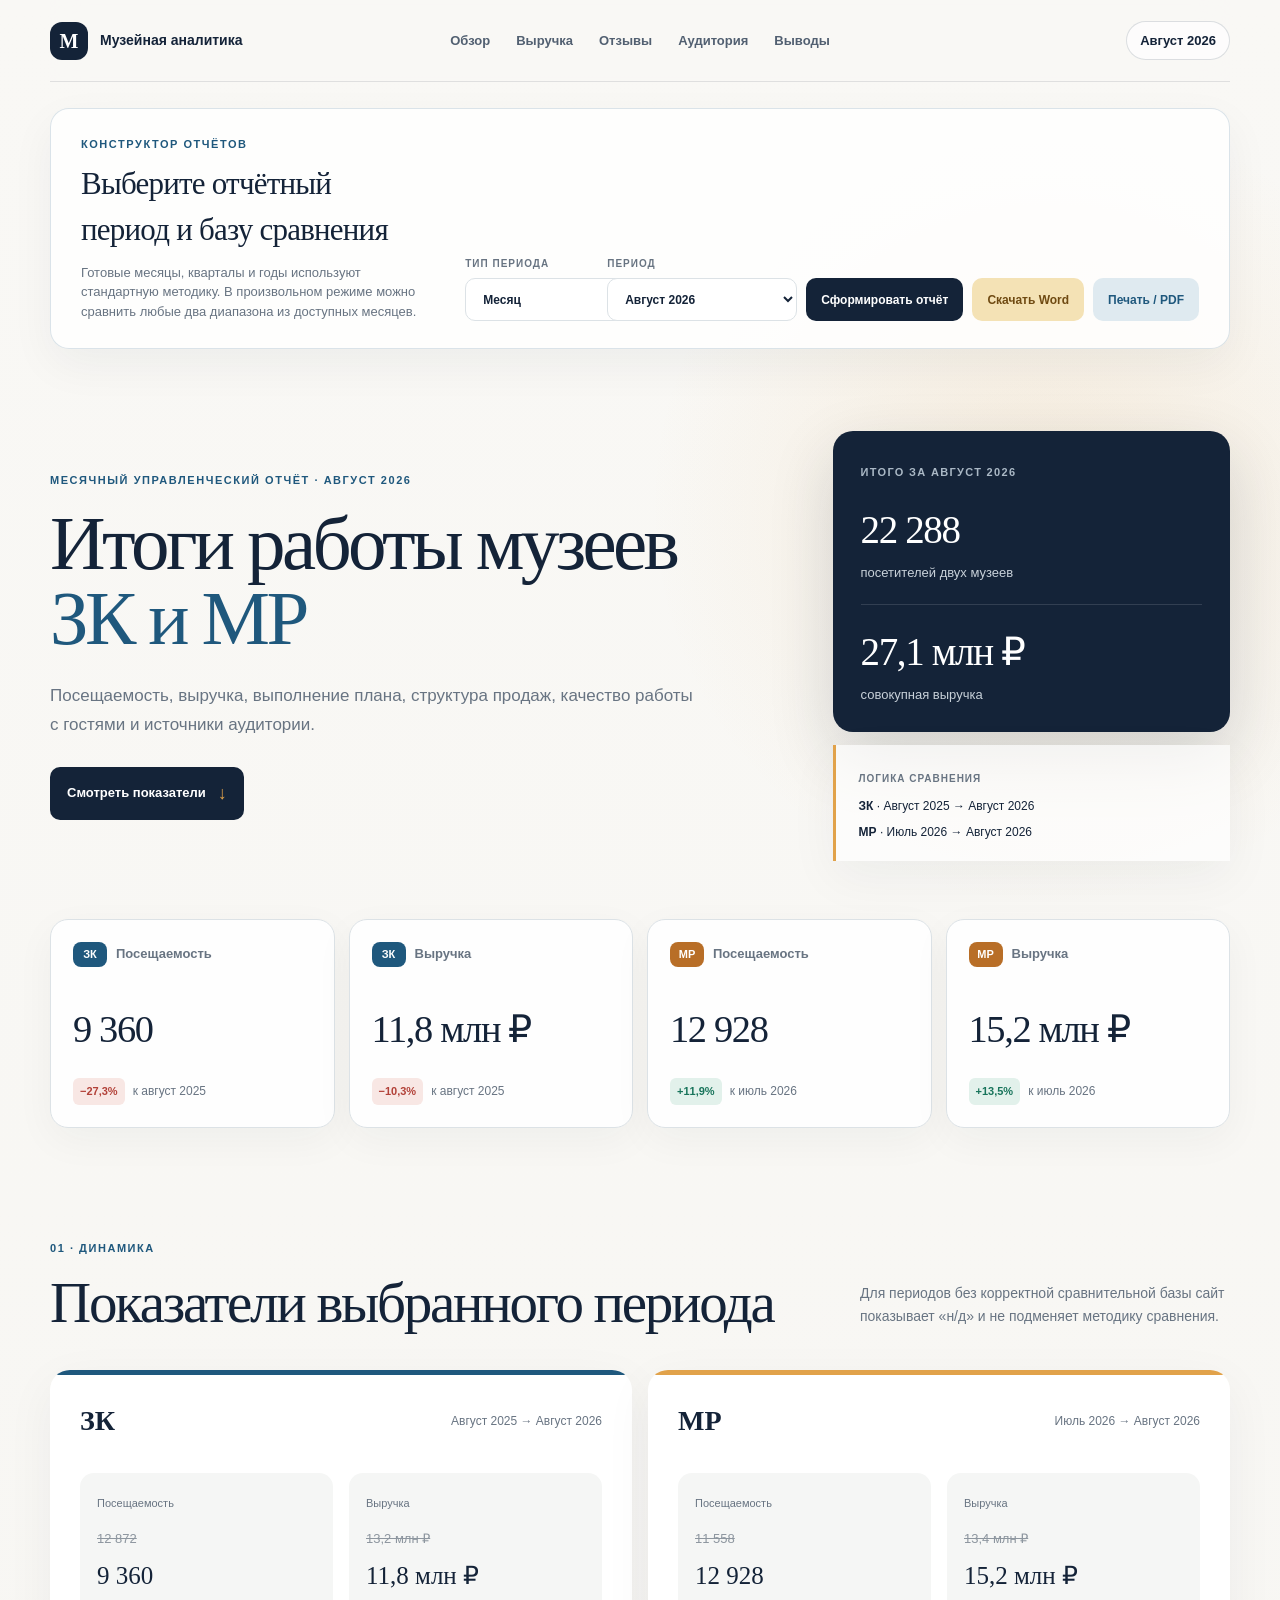
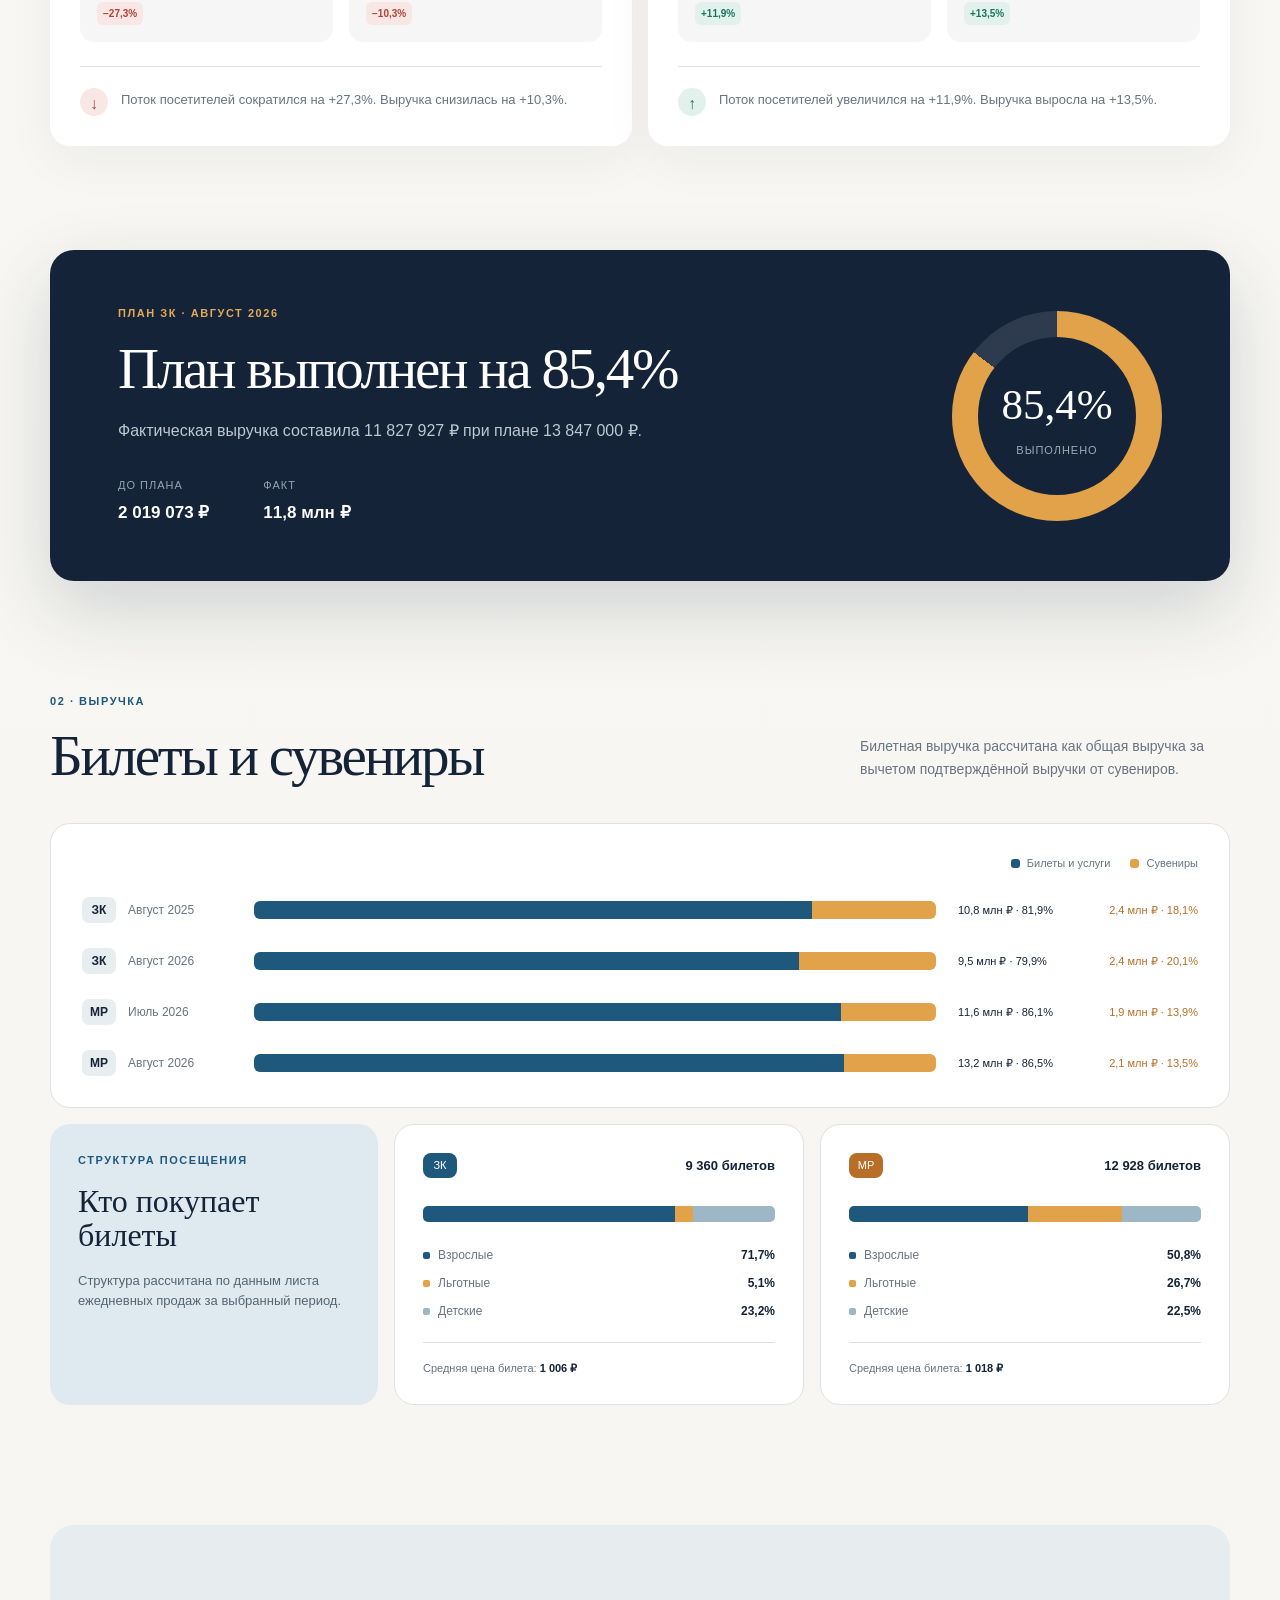
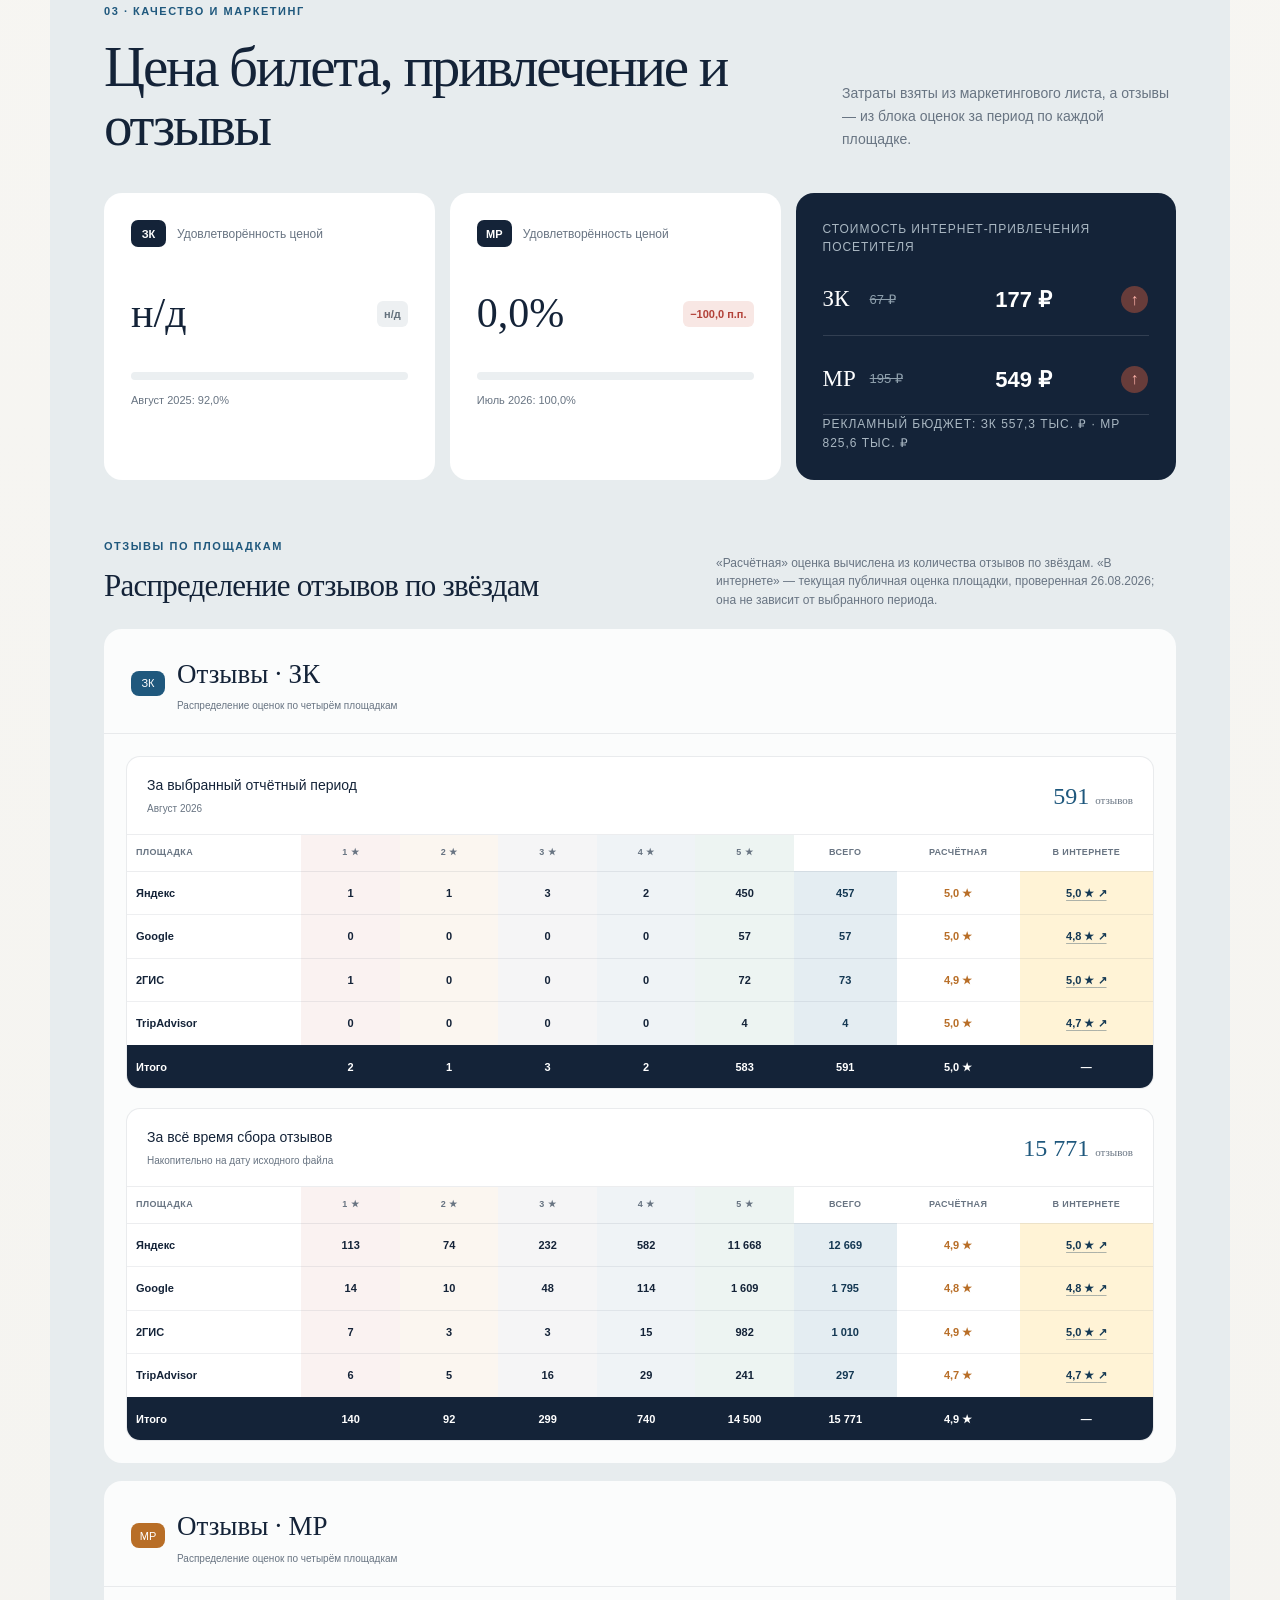
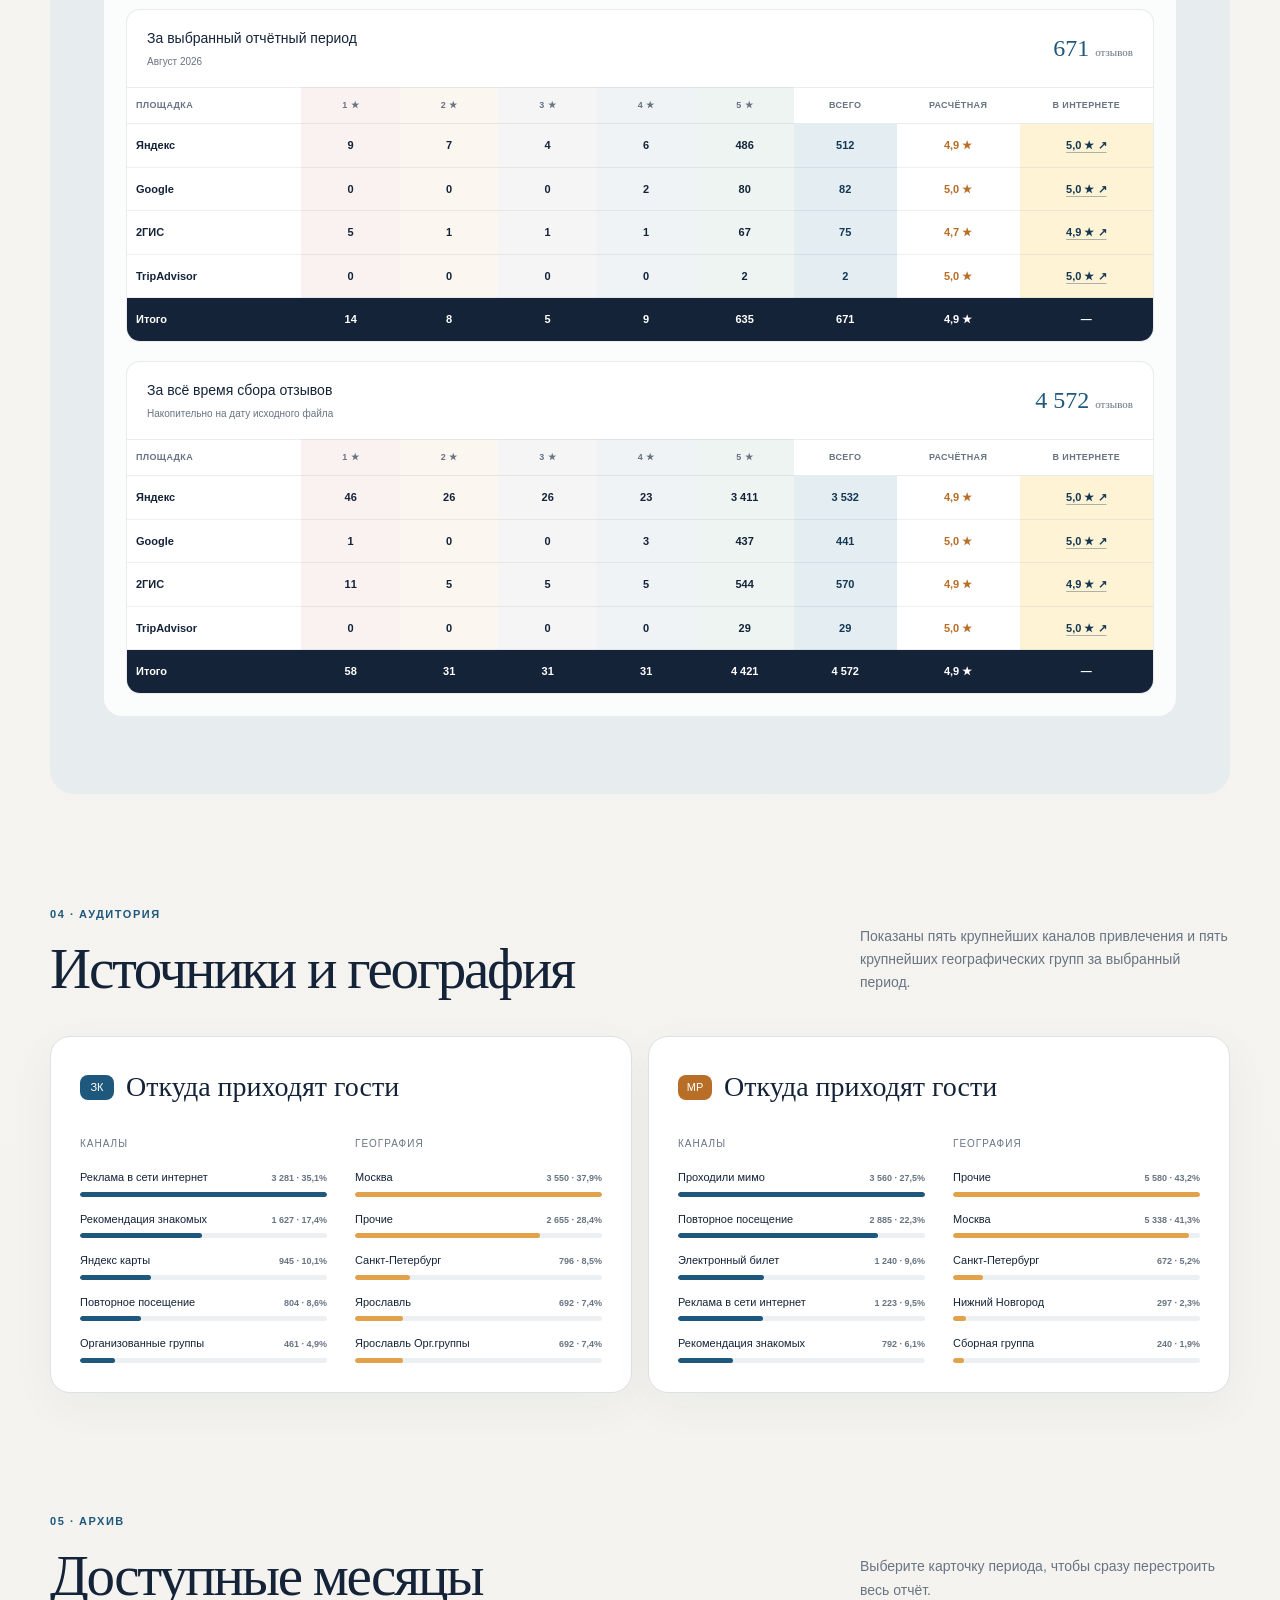
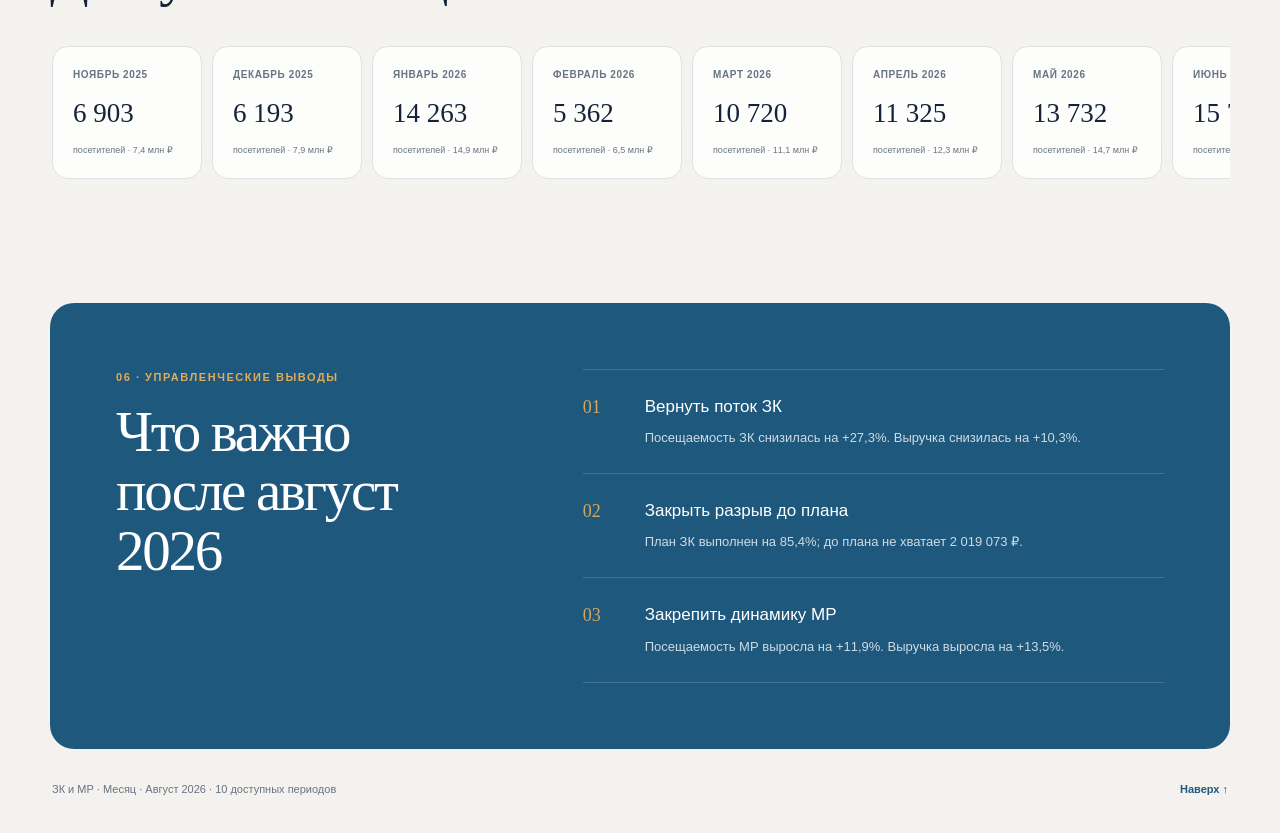
==== report.html @ d0de42fa "Add cache-free public report entry point" ====
<!doctype html>
<html lang="ru">
  <head>
    <meta charset="UTF-8" />
    <meta name="viewport" content="width=device-width, initial-scale=1.0" />
    <meta name="description" content="Управленческий отчёт музеев ЗК и МР с данными по август 2026 года." />
    <link rel="icon" href="./favicon.svg" />
    <title>Отчёт ЗК и МР · Август 2026</title>
    <script type="module">
(async () => {
  const bytes = Uint8Array.from(atob('[base64]/[base64]/bnVsbDooZT1wJiZlW3BdfHxlW2BAQGl0ZXJhdG9yYF0sdHlwZW9mIGU9PWBmdW5jdGlvbmA/[base64]/[base64]/[base64]/[base64]/[base64]/[base64]/[base64]/[base64]/[base64]/[base64]/[base64]/[base64]/[base64]/dDpgYH1lLl9fRE9NX0lOVEVSTkFMU19ET19OT1RfVVNFX09SX1dBUk5fVVNFUlNfVEhFWV9DQU5OT1RfVVBHUkFERT1pLGUuY3JlYXRlUG9ydGFsPWZ1bmN0aW9uKGUsdCl7dmFyIHI9Mjxhcmd1bWVudHMubGVuZ3RoJiZhcmd1bWVudHNbMl0hPT12b2lkIDA/[base64]/KHQ9dC5jcm9zc09yaWdpbix0PXR5cGVvZiB0PT1gc3RyaW5nYD90PT09YHVzZS1jcmVkZW50aWFsc2A/[base64]/dC5pbnRlZ3JpdHk6dm9pZCAwLG89dHlwZW9mIHQuZmV0Y2hQcmlvcml0eT09YHN0cmluZ2A/[base64]/[base64]/dC5pbnRlZ3JpdHk6dm9pZCAwLG5vbmNlOnR5cGVvZiB0Lm5vbmNlPT1gc3RyaW5nYD90Lm5vbmNlOnZvaWQgMH0pfX1lbHNlIHQ/[base64]/[base64]/[base64]/[base64]/[base64]/[base64]/[base64]/[base64]/[base64]/bz09PTA/bnx8KG49ciZ+ZSxuIT09MCYmKGk9JGUobikpKTppPSRlKG8pOmk9JGUocykpOihyPXMmfmEscj09PTA/KG8mPXMsbz09PTA/bnx8KG49cyZ+ZSxuIT09MCYmKGk9JGUobikpKTppPSRlKG8pKTppPSRlKHIpKSxpPT09MD8wOnQhPT0wJiZ0IT09aSYmKHQmYSk9PT0wJiYoYT1pJi1pLG49dCYtdCxhPj1ufHxhPT09MzImJm4mNDE5NDA0OCk/[base64]/[base64]/[base64]/[base64]/ZS5jaGVja2VkP2B0cnVlYDpgZmFsc2VgOmUudmFsdWUpLGU9cixlPT09bj8hMToodC5zZXRWYWx1ZShlKSwhMCl9ZnVuY3Rpb24gR3QoZSl7aWYoZXx8PXR5cGVvZiBkb2N1bWVudDxgdWA/[base64]/[base64]/[base64]/[base64]/cj9lLnNldFByb3BlcnR5KHQsYGApOnQ9PT1gZmxvYXRgP2UuY3NzRmxvYXQ9YGA6ZVt0XT1gYDpyP2Uuc2V0UHJvcGVydHkodCxuKTp0eXBlb2YgbiE9YG51bWJlcmB8fG49PT0wfHx0bi5oYXModCk/dD09PWBmbG9hdGA/[base64]/[base64]/[base64]/[base64]/[base64]/[base64]/ZS50b0VsZW1lbnQ6ZS5mcm9tRWxlbWVudDplLnJlbGF0ZWRUYXJnZXR9LG1vdmVtZW50WDpmdW5jdGlvbihlKXtyZXR1cm5gbW92ZW1lbnRYYGluIGU/[base64]/YEVudGVyYDpTdHJpbmcuZnJvbUNoYXJDb2RlKGUpKTplLnR5cGU9PT1ga2V5ZG93bmB8fGUudHlwZT09PWBrZXl1cGA/[base64]/[base64]/[base64]/[base64]/[base64]/[base64]/bjpuLm93bmVyRG9jdW1lbnQ7SHJ8fHpyPT1udWxsfHx6ciE9PUd0KHIpfHwocj16cixgc2VsZWN0aW9uU3RhcnRgaW4gciYmTHIocik/[base64]/[base64]/[base64]/[base64]/[base64]/[base64]/[base64]/[base64]/[base64]/[base64]/[base64]/[base64]/[base64]/[base64]/Ry5wb29sZWRDYWNoZTplfWZ1bmN0aW9uIERhKGUsdCl7dD09PW51bGw/[base64]/KHQ9Q2kobixlLm1vZGUsciksdC5yZXR1cm49ZSx0KToodD1hKHQsbiksdC5yZXR1cm49ZSx0KX1mdW5jdGlvbiBsKGUsdCxuLHIpe3ZhciBpPW4udHlwZTtyZXR1cm4gaT09PXk/[base64]/[base64]/[base64]/[base64]/[base64]/bD1kOnUuc2libGluZz1kLHU9ZCk7cmV0dXJuIGomJkxpKGksaCksbH1mb3IoZD1yKGQpO2g8cy5sZW5ndGg7aCsrKWc9bShkLGksaCxzW2hdLGMpLGchPT1udWxsJiYoZSYmZy5hbHRlcm5hdGUhPT1udWxsJiZkLmRlbGV0ZShnLmtleT09PW51bGw/[base64]/[base64]/aT1hPW86YT1hLm5leHQ9byxuPW4ubmV4dH13aGlsZShuIT09bnVsbCk7YT09PW51bGw/[base64]/[base64]/bS5jYWxsKF8sZCxmKTptLGY9PW51bGwpYnJlYWsgYTtkPWgoe30sZCxmKTticmVhayBhO2Nhc2UgMjpxYT0hMH19Zj1zLmNhbGxiYWNrLGYhPT1udWxsJiYoZS5mbGFnc3w9NjQscCYmKGUuZmxhZ3N8PTgxOTIpLHA9aS5jYWxsYmFja3MscD09PW51bGw/[base64]/dC5tZW1vaXplZFN0YXRlOkkubmV4dCk9PT1udWxsJiYodD10LmFsdGVybmF0ZSxFLkg9dD09PW51bGx8fHQubWVtb2l6ZWRTdGF0ZT09PW51bGw/[base64]/[base64]/KGM9bD1wLHM9byk6bD1sLm5leHQ9cCxQLmxhbmVzfD1mLEtsfD1mO3U9dS5uZXh0fXdoaWxlKHUhPT1udWxsJiZ1IT09dCk7aWYobD09PW51bGw/[base64]/[base64]/[base64]/bigpOnQobnVsbCl9fWlmKHQhPW51bGwpcmV0dXJuIGU9ZSgpLHQuY3VycmVudD1lLGZ1bmN0aW9uKCl7dC5jdXJyZW50PW51bGx9fWZ1bmN0aW9uIHhzKGUsdCxuKXtuPW49PW51bGw/bnVsbDpuLmNvbmNhdChbZV0pLHBzKDQsNCxicy5iaW5kKG51bGwsdCxlKSxuKX1mdW5jdGlvbiBTcygpe31mdW5jdGlvbiBDcyhlLHQpe3ZhciBuPVIoKTt0PXQ9PT12b2lkIDA/bnVsbDp0O3ZhciByPW4ubWVtb2l6ZWRTdGF0ZTtyZXR1cm4gdCE9PW51bGwmJkRvKHQsclsxXSk/[base64]/ZS5tZW1vaXplZFN0YXRlPXQ6KGUubWVtb2l6ZWRTdGF0ZT1uLGU9bXUoKSxQLmxhbmVzfD1lLEtsfD1lLG4pfWZ1bmN0aW9uIEVzKGUsdCxuLHIpe3JldHVybiBqcihuLHQpP246YW8uY3VycmVudD09PW51bGw/[base64]/[base64]/[base64]/bnVsbDp0XSxlfSx1c2VDb250ZXh0OmxhLHVzZUVmZmVjdDptcyx1c2VJbXBlcmF0aXZlSGFuZGxlOmZ1bmN0aW9uKGUsdCxuKXtuPW49PW51bGw/[base64]/[base64]/[base64]/[base64]/[base64]/[base64]/[base64]/[base64]/cG8odCk6Z28odCksKGU9QSk/[base64]/[base64]/KHBvKHQpLHQuZmxhZ3MmPS0yNTcsdD1rYyhlLHQsbikpOnQubWVtb2l6ZWRTdGF0ZT09PW51bGw/[base64]/[base64]/[base64]/KG89byYxfDIsdC5mbGFnc3w9MTI4KTpvJj0xLGsoTixvKSxjYyhlLHQscixuKSxyPWo/[base64]/KG4mdC5jaGlsZC5jaGlsZExhbmVzKT09PTA/[base64]/[base64]/[base64]/[base64]/KEIodCksUmModCxhLG51bGwscixuKSk6KEIodCksemModCxvKSkpOm8/[base64]/[base64]/[base64]/KF9vKHQpLHQpOihfbyh0KSxudWxsKX1yZXR1cm4gX28odCksdC5mbGFncyYxMjg/[base64]/[base64]/[base64]/[base64]/[base64]/[base64]/[base64]/[base64]/[base64]/[base64]/[base64]/[base64]/[base64]/[base64]/[base64]/[base64]/cyY1MzY4NzA5MTI/[base64]/ZXUtUGUoKTooYSY0MTk0MDQ4KT09PWE/[base64]/[base64]/KHQ9TGEoKSxKPTMpOnQ9PT1BYT8odD1MYSgpLEo9NCk6Sj10PT09c2M/ODp0eXBlb2YgdD09YG9iamVjdGAmJnQmJnR5cGVvZiB0LnRoZW49PWBmdW5jdGlvbmA/[base64]/ZT09PWZvOiExfWZ1bmN0aW9uIFR1KCl7dmFyIGU9RS5IO3JldHVybiBFLkg9VXMsZT09PW51bGw/[base64]/[base64]/[base64]/[base64]/[base64]/[base64]/YSYyMDEzMjY3NDF8MTphP2F8MjowfWEhPT0wJiYobj0hMCxsZChyLGEpKX1lbHNlIGE9cSxhPWV0KHIscj09PUc/[base64]/[base64]/[base64]/[base64]/aT09PXZvaWQgMD9lLmFkZEV2ZW50TGlzdGVuZXIodCxuLCEwKTplLmFkZEV2ZW50TGlzdGVuZXIodCxuLHtjYXB0dXJlOiEwLHBhc3NpdmU6aX0pOmk9PT12b2lkIDA/[base64]/[base64]/YzpFdChsKSxoPXU9PW51bGw/[base64]/c3IoZSxuKSYmKHg9YG9uQ29tcG9zaXRpb25FbmRgKTplPT09YGtleWRvd25gJiZuLmtleUNvZGU9PT0yMjkmJih4PWBvbkNvbXBvc2l0aW9uU3RhcnRgKTt4JiYoaXImJm4ubG9jYWxlIT09YGtvYCYmKGxyfHx4IT09YG9uQ29tcG9zaXRpb25TdGFydGA/[base64]/[base64]/[base64]/[base64]/ZS5zZXRBdHRyaWJ1dGUobixgYCk6ZS5yZW1vdmVBdHRyaWJ1dGUobik7YnJlYWs7Y2FzZWBjYXB0dXJlYDpjYXNlYGRvd25sb2FkYDohMD09PXI/[base64]/[base64]/[base64]/[base64]/[base64]/ISFyIT0hIW4mJih0PT1udWxsP1p0KGUsISFuLG4/[base64]/ITE6KFdkPWUsITApOihXZD1udWxsLCExKX12YXIgS2Q9dHlwZW9mIHNldFRpbWVvdXQ9PWBmdW5jdGlvbmA/[base64]/[base64]/bnVsbDppLmhyZWYpfHxlLmdldEF0dHJpYnV0ZShgY3Jvc3NvcmlnaW5gKSE9PShpLmNyb3NzT3JpZ2luPT1udWxsP251bGw6aS5jcm9zc09yaWdpbil8fGUuZ2V0QXR0cmlidXRlKGB0aXRsZWApIT09KGkudGl0bGU9PW51bGw/[base64]/[base64]/[base64]/[base64]/[base64]/[base64]/[base64]/[base64]/[base64]/bi5oZWFkOm4sdC5pbnNlcnRCZWZvcmUoZSx0LmZpcnN0Q2hpbGQpKX1mdW5jdGlvbiBSZihlLHQpe2UuY3Jvc3NPcmlnaW4/Pz10LmNyb3NzT3JpZ2luLGUucmVmZXJyZXJQb2xpY3k/Pz10LnJlZmVycmVyUG9saWN5LGUudGl0bGU/Pz10LnRpdGxlfWZ1bmN0aW9uIHpmKGUsdCl7ZS5jcm9zc09yaWdpbj8/PXQuY3Jvc3NPcmlnaW4sZS5yZWZlcnJlclBvbGljeT8/PXQucmVmZXJyZXJQb2xpY3ksZS5pbnRlZ3JpdHk/[base64]/[base64]/[base64]/[base64]/[base64]/RXJyb3IoaSgxODgpKTooZT1PYmplY3Qua2V5cyhlKS5qb2luKGAsYCksRXJyb3IoaSgyNjgsZSkpKTtyZXR1cm4gZT1kKHQpLGU9ZT09PW51bGw/bnVsbDpwKGUpLGU9ZT09PW51bGw/[base64]/Qv9GLIiwidmFsdWUiOjg0NS4wfSx7ImxhYmVsIjoi0J/QvtCy0YLQvtGA0L3QvtC1INC/[base64]/[base64]/[base64]/Qv9GLIiwidmFsdWUiOjEwMTkuMH0seyJsYWJlbCI6ItCf0L7QstGC0L7RgNC90L7QtSDQv9C+0YHQtdGJ0LXQvdC40LUiLCJ2YWx1ZSI6Mzk3LjB9LHsibGFiZWwiOiLQoNC10LrQu9Cw0LzQsCDQsiDRgdC+0YYu0YHQtdGC0Y/[base64]/[base64]/[base64]/[base64]/[base64]/0L/RiyIsInZhbHVlIjo2MjcuMH0seyJsYWJlbCI6ItCg0LXQutC+0LzQtdC90LTQsNGG0LjRjyDQt9C90LDQutC+0LzRi9GFIiwidmFsdWUiOjUyNC4wfSx7ImxhYmVsIjoi0J/QvtCy0YLQvtGA0L3QvtC1INC/[base64]/Qv9CwIiwidmFsdWUiOjM0Ni4wfSx7ImxhYmVsIjoi0J/RgNC+0YfQuNC1IiwidmFsdWUiOjM0MS4wfSx7ImxhYmVsIjoi0K/RgNC+0YHQu9Cw0LLQu9GMIiwidmFsdWUiOjMzMy4wfSx7ImxhYmVsIjoi0K/[base64]/[base64]/0YsiLCJ2YWx1ZSI6NzExLjB9LHsibGFiZWwiOiLQndC1INC/0L7QvNC90Y4iLCJ2YWx1ZSI6MjQwLjB9LHsibGFiZWwiOiLQn9C+0LLRgtC+0YDQvdC+0LUg0L/[base64]/QtdGC0LXRgNCx0YPRgNCzIiwidmFsdWUiOjM0My4wfV0sInJldmlld3MiOlt7ImxhYmVsIjoi0K/[base64]/[base64]/[base64]/[base64]/[base64]/[base64]/[base64]/[base64]/[base64]/QtdGC0LXRgNCx0YPRgNCzIiwidmFsdWUiOjc2OS4wfSx7ImxhYmVsIjoi0K/RgNC+0YHQu9Cw0LLQu9GMIiwidmFsdWUiOjYxMy4wfV0sInJldmlld3MiOlt7ImxhYmVsIjoi0K/[base64]/[base64]/[base64]/QvtCy0YLQvtGA0L3QvtC1INC/0L7RgdC10YnQtdC90LjQtSIsInZhbHVlIjo1NjguMH0seyJsYWJlbCI6ItCf0YDQvtGF0L7QtNC40LvQuCDQvNC40LzQviIsInZhbHVlIjo1MDguMH0seyJsYWJlbCI6ItCd0LUg0L/[base64]/RgNC+0YfQuNC1IiwidmFsdWUiOjg5MC4wfSx7ImxhYmVsIjoi0K/RgNC+0YHQu9Cw0LLQu9GMIiwidmFsdWUiOjgzOS4wfSx7ImxhYmVsIjoi0K/[base64]/[base64]/[base64]/[base64]/QtdGC0LXRgNCx0YPRgNCzIiwidmFsdWUiOjE4Ni4wfSx7ImxhYmVsIjoi0KHQsdC+0YDQvdCw0Y8g0LPRgNGD0L/Qv9CwIiwidmFsdWUiOjEwMy4wfV0sInJldmlld3MiOlt7ImxhYmVsIjoi0K/[base64]/[base64]/0L/[base64]/RgNC+0YHQu9Cw0LLQu9GMIiwidmFsdWUiOjQyMy4wfSx7ImxhYmVsIjoi0K/[base64]/[base64]/QvtGB0LXRidC10L3QuNC1IiwidmFsdWUiOjQyMS4wfSx7ImxhYmVsIjoi0J7RgNCz0LDQvdC40LfQvtCy0LDQvdC90YvQtSDQs9GA0YPQv9C/[base64]/RgNC+0YfQuNC1IiwidmFsdWUiOjQ5My4wfV0sInJldmlld3MiOlt7ImxhYmVsIjoi0K/[base64]/[base64]/0L/QsCIsInZhbHVlIjo4OS4wfV0sInJldmlld3MiOlt7ImxhYmVsIjoi0K/[base64]/[base64]/[base64]/[base64]/[base64]/0L/[base64]/QtdGC0LXRgNCx0YPRgNCzIiwidmFsdWUiOjUyMC4wfV0sInJldmlld3MiOlt7ImxhYmVsIjoi0K/[base64]/0L/RiyIsInZhbHVlIjoxMTIxLjB9LHsibGFiZWwiOiLQn9C+0LLRgtC+0YDQvdC+0LUg0L/QvtGB0LXRidC10L3QuNC1IiwidmFsdWUiOjQ1Ni4wfSx7ImxhYmVsIjoi0J/RgNC+0YXQvtC00LjQu9C4INC80LjQvNC+IiwidmFsdWUiOjM3MC4wfV0sInRvcENpdGllcyI6W3sibGFiZWwiOiLQnNC+0YHQutCy0LAiLCJ2YWx1ZSI6MTQzMC4wfSx7ImxhYmVsIjoi0J/[base64]/[base64]/[base64]/[base64]/[base64]/[base64]/[base64]/[base64]/0YsiLCJ2YWx1ZSI6OTgyLjB9LHsibGFiZWwiOiLQn9GA0L7RhdC+0LTQuNC70Lgg0LzQuNC80L4iLCJ2YWx1ZSI6NTQ4LjB9LHsibGFiZWwiOiLQn9C+0LLRgtC+0YDQvdC+0LUg0L/[base64]/RgNC+0YfQuNC1IiwidmFsdWUiOjk0NC4wfSx7ImxhYmVsIjoi0K/RgNC+0YHQu9Cw0LLQu9GMIiwidmFsdWUiOjczNC4wfSx7ImxhYmVsIjoi0K/[base64]/[base64]/[base64]/0L/QsCIsInZhbHVlIjoyNjguMH0seyJsYWJlbCI6ItCh0LDQvdC60YIt0J/QtdGC0LXRgNCx0YPRgNCzIiwidmFsdWUiOjI0NC4wfV0sInJldmlld3MiOlt7ImxhYmVsIjoi0K/[base64]/0L/QsCIsInZhbHVlIjo1MjAuMH0seyJsYWJlbCI6ItCh0LDQvdC60YIt0J/QtdGC0LXRgNCx0YPRgNCzIiwidmFsdWUiOjIxMy4wfV0sInJldmlld3MiOlt7ImxhYmVsIjoi0K/[base64]/[base64]/[base64]/0YsiLCJ2YWx1ZSI6MTcyNi4wfSx7ImxhYmVsIjoi0KDQtdC60LvQsNC80LAg0LIg0YHQvtGGLtGB0LXRgtGP0YUiLCJ2YWx1ZSI6NTU1LjB9LHsibGFiZWwiOiLQn9C+0LLRgtC+0YDQvdC+0LUg0L/[base64]/RgNC+0YfQuNC1IiwidmFsdWUiOjE1NjEuMH0seyJsYWJlbCI6ItCh0LDQvdC60YIt0J/QtdGC0LXRgNCx0YPRgNCzIiwidmFsdWUiOjgyNy4wfSx7ImxhYmVsIjoi0KHQsdC+0YDQvdCw0Y8g0LPRgNGD0L/[base64]/[base64]/[base64]/0L/QsCIsInZhbHVlIjo1NTIuMH0seyJsYWJlbCI6ItCh0LDQvdC60YIt0J/QtdGC0LXRgNCx0YPRgNCzIiwidmFsdWUiOjMwMy4wfV0sInJldmlld3MiOlt7ImxhYmVsIjoi0K/[base64]/[base64]/[base64]/[base64]/0YsiLCJ2YWx1ZSI6MTA5My4wfSx7ImxhYmVsIjoi0J/QvtCy0YLQvtGA0L3QvtC1INC/[base64]/RgNC+0YHQu9Cw0LLQu9GMIiwidmFsdWUiOjY0Ni4wfV0sInJldmlld3MiOlt7ImxhYmVsIjoi0K/[base64]/[base64]/0YsiLCJ2YWx1ZSI6MTYzMC4wfSx7ImxhYmVsIjoi0J/QvtCy0YLQvtGA0L3QvtC1INC/[base64]/[base64]/[base64]/[base64]/0L/QsCIsInZhbHVlIjo3MTEuMH0seyJsYWJlbCI6ItCh0LDQvdC60YIt0J/QtdGC0LXRgNCx0YPRgNCzIiwidmFsdWUiOjMyNC4wfV0sInJldmlld3MiOlt7ImxhYmVsIjoi0K/[base64]/[base64]/QvtGB0LXRidC10L3QuNC1IiwidmFsdWUiOjg1My4wfSx7ImxhYmVsIjoi0J/RgNC+0YXQvtC00LjQu9C4INC80LjQvNC+IiwidmFsdWUiOjQ4Ni4wfSx7ImxhYmVsIjoi0K/[base64]/0L/[base64]/[base64]/[base64]/RgNC+0YfQuNC1IiwidmFsdWUiOjM3MDAuMH0seyJsYWJlbCI6ItCc0L7RgdC60L7QstGB0LrQsNGPINC+0LHQu9Cw0YHRgtGMIiwidmFsdWUiOjk2Ni4wfSx7ImxhYmVsIjoi0KHQsdC+0YDQvdCw0Y8g0LPRgNGD0L/[base64]/[base64]/[base64]/0L/QsCIsInZhbHVlIjo3MTEuMH0seyJsYWJlbCI6ItCh0LDQvdC60YIt0J/QtdGC0LXRgNCx0YPRgNCzIiwidmFsdWUiOjMyNC4wfV0sInJldmlld3MiOlt7ImxhYmVsIjoi0K/[base64]/0L/[base64]/Qv9GLIiwidmFsdWUiOjY5Mi4wfV0sInJldmlld3MiOlt7ImxhYmVsIjoi0K/[base64]/0L/[base64]/[base64]/[base64]/0L/[base64]/0L/QsCIsInZhbHVlIjo4MTAuMH0seyJsYWJlbCI6ItCh0LDQvdC60YIt0J/QtdGC0LXRgNCx0YPRgNCzIiwidmFsdWUiOjU1MS4wfV0sInJldmlld3MiOlt7ImxhYmVsIjoi0K/[base64]/0L/RiyIsInZhbHVlIjozMTYxLjB9LHsibGFiZWwiOiLQn9C+0LLRgtC+0YDQvdC+0LUg0L/[base64]/RgNC+0YfQuNC1IiwidmFsdWUiOjIxNjUuMH0seyJsYWJlbCI6ItCc0L7RgdC60L7QstGB0LrQsNGPINC+0LHQu9Cw0YHRgtGMIiwidmFsdWUiOjE4OTQuMH0seyJsYWJlbCI6ItCh0LHQvtGA0L3QsNGPINCz0YDRg9C/0L/[base64]/QtdGC0LXRgNCx0YPRgNCzIiwidmFsdWUiOjIwNS4wfSx7ImxhYmVsIjoi0KHQsdC+0YDQvdCw0Y8g0LPRgNGD0L/Qv9CwIiwidmFsdWUiOjEwMy4wfV0sInJldmlld3MiOlt7ImxhYmVsIjoi0K/[base64]/[base64]/QvtGB0LXRidC10L3QuNC1IiwidmFsdWUiOjEyMTMuMH0seyJsYWJlbCI6ItCe0YDQs9Cw0L3QuNC30L7QstCw0L3QvdGL0LUg0LPRgNGD0L/Qv9GLIiwidmFsdWUiOjkyNS4wfSx7ImxhYmVsIjoi0J/RgNC+0YXQvtC00LjQu9C4INC80LjQvNC+IiwidmFsdWUiOjcyMi4wfV0sInRvcENpdGllcyI6W3sibGFiZWwiOiLQnNC+0YHQutCy0LAiLCJ2YWx1ZSI6NTY0NC4wfSx7ImxhYmVsIjoi0J/[base64]/Qv9GLIiwidmFsdWUiOjE1MzcuMH0seyJsYWJlbCI6ItCf0L7QstGC0L7RgNC90L7QtSDQv9C+0YHQtdGJ0LXQvdC40LUiLCJ2YWx1ZSI6MTQ0NS4wfSx7ImxhYmVsIjoi0J/[base64]/RgNC+0YHQu9Cw0LLQu9GMINCY0L3QtNC40LLQuNC00YPQsNC70YzQvdGL0LUiLCJ2YWx1ZSI6MjM2Ny4wfV0sInJldmlld3MiOlt7ImxhYmVsIjoi0K/[base64]/[base64]/Qv9CwIiwidmFsdWUiOjEwNzAuMH0seyJsYWJlbCI6ItCh0LDQvdC60YIt0J/QtdGC0LXRgNCx0YPRgNCzIiwidmFsdWUiOjY4MC4wfV0sInJldmlld3MiOlt7ImxhYmVsIjoi0K/[base64]/[base64]/[base64]/[base64]/[base64]/[base64]/[base64]/0L/RiyIsInZhbHVlIjozMzQ5LjB9LHsibGFiZWwiOiLQn9C+0LLRgtC+0YDQvdC+0LUg0L/[base64]/[base64]/0YsiLCJ2YWx1ZSI6NDMzOC4wfSx7ImxhYmVsIjoi0J/QvtCy0YLQvtGA0L3QvtC1INC/[base64]/[base64]/RhSIsInZhbHVlIjoxNTQ0LjB9LHsibGFiZWwiOiLQrdC70LXQutGC0YDQvtC90L3Ri9C5INCx0LjQu9C10YIiLCJ2YWx1ZSI6MTQwMC4wfV0sInRvcENpdGllcyI6W3sibGFiZWwiOiLQnNC+0YHQutCy0LAiLCJ2YWx1ZSI6ODY3Ny4wfSx7ImxhYmVsIjoi0J/RgNC+0YfQuNC1IiwidmFsdWUiOjUzODEuMH0seyJsYWJlbCI6ItCc0L7RgdC60L7QstGB0LrQsNGPINC+0LHQu9Cw0YHRgtGMIiwidmFsdWUiOjIyMjIuMH0seyJsYWJlbCI6ItCh0LHQvtGA0L3QsNGPINCz0YDRg9C/0L/[base64]/[base64]/Qv9CwIiwidmFsdWUiOjEwNzAuMH0seyJsYWJlbCI6ItCh0LDQvdC60YIt0J/QtdGC0LXRgNCx0YPRgNCzIiwidmFsdWUiOjY4MC4wfV0sInJldmlld3MiOlt7ImxhYmVsIjoi0K/[base64]/[base64]/QvtCy0YLQvtGA0L3QvtC1INC/[base64]/RgNC+0YHQu9Cw0LLQu9GMIiwidmFsdWUiOjE0NDMuMH0seyJsYWJlbCI6ItCc0L7RgdC60L7QstGB0LrQsNGPINC+0LHQu9Cw0YHRgtGMIiwidmFsdWUiOjcxMS4wfV0sInJldmlld3MiOlt7ImxhYmVsIjoi0K/[base64]/QvtGB0LXRidC10L3QuNC1IiwidmFsdWUiOjE4NjAuMH0seyJsYWJlbCI6ItCf0YDQvtGF0L7QtNC40LvQuCDQvNC40LzQviIsInZhbHVlIjoxNTcwLjB9LHsibGFiZWwiOiLQntGA0LPQsNC90LjQt9C+0LLQsNC90L3Ri9C1INCz0YDRg9C/0L/[base64]/[base64]/[base64]/Qv9CwIiwidmFsdWUiOjEwNTAuMH0seyJsYWJlbCI6ItCc0L7RgdC60L7QstGB0LrQsNGPINC+0LHQu9Cw0YHRgtGMIiwidmFsdWUiOjk2Ni4wfV0sInJldmlld3MiOlt7ImxhYmVsIjoi0K/[base64]/RgNC+0YfQuNC1IiwidmFsdWUiOjM4MjMuMH0seyJsYWJlbCI6ItCc0L7RgdC60L7QstGB0LrQsNGPINC+0LHQu9Cw0YHRgtGMIiwidmFsdWUiOjE2NjYuMH0seyJsYWJlbCI6ItCh0LHQvtGA0L3QsNGPINCz0YDRg9C/0L/[base64]/[base64]/[base64]/0YsiLCJ2YWx1ZSI6MTE1NjguMH0seyJsYWJlbCI6ItCf0L7QstGC0L7RgNC90L7QtSDQv9C+0YHQtdGJ0LXQvdC40LUiLCJ2YWx1ZSI6NjYzMi4wfSx7ImxhYmVsIjoi0J/[base64]/RgNC+0YHQu9Cw0LLQu9GMINCY0L3QtNC40LLQuNC00YPQsNC70YzQvdGL0LUiLCJ2YWx1ZSI6NDkyNS4wfV0sInJldmlld3MiOlt7ImxhYmVsIjoi0K/[base64]/QtdGC0LXRgNCx0YPRgNCzIiwidmFsdWUiOjIwNS4wfSx7ImxhYmVsIjoi0KHQsdC+0YDQvdCw0Y8g0LPRgNGD0L/Qv9CwIiwidmFsdWUiOjEwMy4wfV0sInJldmlld3MiOlt7ImxhYmVsIjoi0K/[base64]/QuNGC0LXQu9GM0L3Ri9C5INC40YLQvtCzINC30LAg0Y/[base64]/Qv9GLIiwidmFsdWUiOjQ3MzUuMH0seyJsYWJlbCI6ItCf0L7QstGC0L7RgNC90L7QtSDQv9C+0YHQtdGJ0LXQvdC40LUiLCJ2YWx1ZSI6NDM2MS4wfSx7ImxhYmVsIjoi0J/[base64]/[base64]/0L/RiyIsInZhbHVlIjo3MTg1LjB9LHsibGFiZWwiOiLQn9C+0LLRgtC+0YDQvdC+0LUg0L/[base64]/RgNC+0YfQuNC1IiwidmFsdWUiOjExMjU5LjB9LHsibGFiZWwiOiLQnNC+0YHQutC+0LLRgdC60LDRjyDQvtCx0LvQsNGB0YLRjCIsInZhbHVlIjo5NzMyLjB9LHsibGFiZWwiOiLQr9GA0L7RgdC70LDQstC70YwiLCJ2YWx1ZSI6NjY3NC4wfSx7ImxhYmVsIjoi0K/RgNC+0YHQu9Cw0LLQu9GMINCY0L3QtNC40LLQuNC00YPQsNC70YzQvdGL0LUiLCJ2YWx1ZSI6MzgzMi4wfV0sInJldmlld3MiOlt7ImxhYmVsIjoi0K/[base64]/RhSIsInZhbHVlIjoyOTY2LjB9XSwidG9wQ2l0aWVzIjpbeyJsYWJlbCI6ItCc0L7RgdC60LLQsCIsInZhbHVlIjoyNTI3OS4wfSx7ImxhYmVsIjoi0J/RgNC+0YfQuNC1IiwidmFsdWUiOjE5MTI5LjB9LHsibGFiZWwiOiLQnNC+0YHQutC+0LLRgdC60LDRjyDQvtCx0LvQsNGB0YLRjCIsInZhbHVlIjo0OTk0LjB9LHsibGFiZWwiOiLQodCx0L7RgNC90LDRjyDQs9GA0YPQv9C/0LAiLCJ2YWx1ZSI6MzY1MS4wfSx7ImxhYmVsIjoi0KHQsNC90LrRgi3Qn9C10YLQtdGA0LHRg9GA0LMiLCJ2YWx1ZSI6Mjc3NC4wfV0sInJldmlld3MiOlt7ImxhYmVsIjoi0K/[base64]/[base64]/0YtgLHZhbHVlOjg0NX0se2xhYmVsOmDQn9C+0LLRgtC+0YDQvdC+0LUg0L/QvtGB0LXRidC10L3QuNC1YCx2YWx1ZTo0OTN9LHtsYWJlbDpg0J/[base64]/RgNC+0YHQu9Cw0LLQu9GMINCY0L3QtNC40LLQuNC00YPQsNC70YzQvdGL0LVgLHZhbHVlOjc3NH0se2xhYmVsOmDQn9GA0L7Rh9C40LVgLHZhbHVlOjc2N31dLHJldmlld3M6W3tsYWJlbDpg0K/[base64]/[base64]/0L/Ri2AsdmFsdWU6MTAxOX0se2xhYmVsOmDQn9C+0LLRgtC+0YDQvdC+0LUg0L/QvtGB0LXRidC10L3QuNC1YCx2YWx1ZTozOTd9LHtsYWJlbDpg0KDQtdC60LvQsNC80LAg0LIg0YHQvtGGLtGB0LXRgtGP0YVgLHZhbHVlOjMxMn1dLHRvcENpdGllczpbe2xhYmVsOmDQnNC+0YHQutCy0LBgLHZhbHVlOjIxMDl9LHtsYWJlbDpg0K/[base64]/[base64]/[base64]/Qv9GLYCx2YWx1ZTo2Mjd9LHtsYWJlbDpg0KDQtdC60L7QvNC10L3QtNCw0YbQuNGPINC30L3QsNC60L7QvNGL0YVgLHZhbHVlOjUyNH0se2xhYmVsOmDQn9C+0LLRgtC+0YDQvdC+0LUg0L/QvtGB0LXRidC10L3QuNC1YCx2YWx1ZToxODN9LHtsYWJlbDpg0J/RgNC+0YXQvtC00LjQu9C4INC80LjQvNC+YCx2YWx1ZToxNjR9XSx0b3BDaXRpZXM6W3tsYWJlbDpg0JzQvtGB0LrQstCwYCx2YWx1ZTo3ODR9LHtsYWJlbDpg0KHQsdC+0YDQvdCw0Y8g0LPRgNGD0L/Qv9CwYCx2YWx1ZTozNDZ9LHtsYWJlbDpg0J/RgNC+0YfQuNC1YCx2YWx1ZTozNDF9LHtsYWJlbDpg0K/RgNC+0YHQu9Cw0LLQu9GMYCx2YWx1ZTozMzN9LHtsYWJlbDpg0K/RgNC+0YHQu9Cw0LLQu9GMINCY0L3QtNC40LLQuNC00YPQsNC70YzQvdGL0LVgLHZhbHVlOjMxOX1dLHJldmlld3M6W3tsYWJlbDpg0K/[base64]/Qv9GLYCx2YWx1ZTo3MTF9LHtsYWJlbDpg0J3QtSDQv9C+0LzQvdGOYCx2YWx1ZToyNDB9LHtsYWJlbDpg0J/QvtCy0YLQvtGA0L3QvtC1INC/[base64]/[base64]/0L/[base64]/[base64]/[base64]/[base64]/QvtGB0LXRidC10L3QuNC1YCx2YWx1ZTo1OTl9LHtsYWJlbDpg0J/[base64]/RgNC+0YfQuNC1YCx2YWx1ZTo5NTB9LHtsYWJlbDpg0KHQsNC90LrRgi3Qn9C10YLQtdGA0LHRg9GA0LNgLHZhbHVlOjc2OX0se2xhYmVsOmDQr9GA0L7RgdC70LDQstC70YxgLHZhbHVlOjYxM31dLHJldmlld3M6W3tsYWJlbDpg0K/[base64]/QvtGB0LXRidC10L3QuNC1YCx2YWx1ZTo1Njh9LHtsYWJlbDpg0J/[base64]/RgNC+0YfQuNC1YCx2YWx1ZTo4OTB9LHtsYWJlbDpg0K/RgNC+0YHQu9Cw0LLQu9GMYCx2YWx1ZTo4Mzl9LHtsYWJlbDpg0K/RgNC+0YHQu9Cw0LLQu9GMINCY0L3QtNC40LLQuNC00YPQsNC70YzQvdGL0LVgLHZhbHVlOjgxOX1dLHJldmlld3M6W3tsYWJlbDpg0K/[base64]/Qv9CwYCx2YWx1ZTo0NjF9LHtsYWJlbDpg0KHQsNC90LrRgi3Qn9C10YLQtdGA0LHRg9GA0LNgLHZhbHVlOjM3M31dLHJldmlld3M6W3tsYWJlbDpg0K/[base64]/[base64]/0L/[base64]/0L/[base64]/[base64]/[base64]/QvtCy0YLQvtGA0L3QvtC1INC/0L7RgdC10YnQtdC90LjQtWAsdmFsdWU6NDIxfSx7bGFiZWw6YNCe0YDQs9Cw0L3QuNC30L7QstCw0L3QvdGL0LUg0LPRgNGD0L/Qv9GLYCx2YWx1ZTo0MTZ9LHtsYWJlbDpg0J/[base64]/[base64]/[base64]/0L/[base64]/[base64]/Qv9CwYCx2YWx1ZTo0NjF9LHtsYWJlbDpg0KHQsNC90LrRgi3Qn9C10YLQtdGA0LHRg9GA0LNgLHZhbHVlOjM3M31dLHJldmlld3M6W3tsYWJlbDpg0K/[base64]/[base64]/Qv9GLYCx2YWx1ZTo3NzV9LHtsYWJlbDpg0J/QvtCy0YLQvtGA0L3QvtC1INC/[base64]/[base64]/[base64]/[base64]/[base64]/[base64]/RgNC+0YfQuNC1YCx2YWx1ZToxMjQzfSx7bGFiZWw6YNCc0L7RgdC60L7QstGB0LrQsNGPINC+0LHQu9Cw0YHRgtGMYCx2YWx1ZTo4MzN9LHtsYWJlbDpg0KHQsdC+0YDQvdCw0Y8g0LPRgNGD0L/Qv9CwYCx2YWx1ZTo1MjB9LHtsYWJlbDpg0KHQsNC90LrRgi3Qn9C10YLQtdGA0LHRg9GA0LNgLHZhbHVlOjIxM31dLHJldmlld3M6W3tsYWJlbDpg0K/[base64]/[base64]/[base64]/0L/[base64]/[base64]/[base64]/[base64]/RgNC+0YfQuNC1YCx2YWx1ZToxMTU0fSx7bGFiZWw6YNCc0L7RgdC60L7QstGB0LrQsNGPINC+0LHQu9Cw0YHRgtGMYCx2YWx1ZToxMDA4fSx7bGFiZWw6YNCh0LDQvdC60YIt0J/QtdGC0LXRgNCx0YPRgNCzYCx2YWx1ZTo2ODN9LHtsYWJlbDpg0K/[base64]/[base64]/0YtgLHZhbHVlOjk4Mn0se2xhYmVsOmDQn9GA0L7RhdC+0LTQuNC70Lgg0LzQuNC80L5gLHZhbHVlOjU0OH0se2xhYmVsOmDQn9C+0LLRgtC+0YDQvdC+0LUg0L/[base64]/[base64]/[base64]/[base64]/[base64]/0L/QsGAsdmFsdWU6NTIwfSx7bGFiZWw6YNCh0LDQvdC60YIt0J/[base64]/[base64]/RgNC+0YfQuNC1YCx2YWx1ZToxMzMxfSx7bGFiZWw6YNCc0L7RgdC60L7QstGB0LrQsNGPINC+0LHQu9Cw0YHRgtGMYCx2YWx1ZToxMDEwfSx7bGFiZWw6YNCv0YDQvtGB0LvQsNCy0LvRjGAsdmFsdWU6NTIyfSx7bGFiZWw6YNCh0LDQvdC60YIt0J/[base64]/[base64]/0L/Ri2AsdmFsdWU6MTcyNn0se2xhYmVsOmDQoNC10LrQu9Cw0LzQsCDQsiDRgdC+0YYu0YHQtdGC0Y/[base64]/RgNC+0YfQuNC1YCx2YWx1ZToxNTYxfSx7bGFiZWw6YNCh0LDQvdC60YIt0J/QtdGC0LXRgNCx0YPRgNCzYCx2YWx1ZTo4Mjd9LHtsYWJlbDpg0KHQsdC+0YDQvdCw0Y8g0LPRgNGD0L/[base64]/RgNC+0YfQuNC1YCx2YWx1ZToxNzQyfSx7bGFiZWw6YNCc0L7RgdC60L7QstGB0LrQsNGPINC+0LHQu9Cw0YHRgtGMYCx2YWx1ZTo3NTN9LHtsYWJlbDpg0KHQsdC+0YDQvdCw0Y8g0LPRgNGD0L/Qv9CwYCx2YWx1ZTo1NTJ9LHtsYWJlbDpg0KHQsNC90LrRgi3Qn9C10YLQtdGA0LHRg9GA0LNgLHZhbHVlOjMwM31dLHJldmlld3M6W3tsYWJlbDpg0K/[base64]/[base64]/[base64]/RgNC+0YfQuNC1YCx2YWx1ZToxNTU4fSx7bGFiZWw6YNCc0L7RgdC60L7QstGB0LrQsNGPINC+0LHQu9Cw0YHRgtGMYCx2YWx1ZTo1NTZ9LHtsYWJlbDpg0KHQsdC+0YDQvdCw0Y8g0LPRgNGD0L/Qv9CwYCx2YWx1ZToyNjh9LHtsYWJlbDpg0KHQsNC90LrRgi3Qn9C10YLQtdGA0LHRg9GA0LNgLHZhbHVlOjI0NH1dLHJldmlld3M6W3tsYWJlbDpg0K/[base64]/[base64]/0L/Ri2AsdmFsdWU6MTA5M30se2xhYmVsOmDQn9C+0LLRgtC+0YDQvdC+0LUg0L/QvtGB0LXRidC10L3QuNC1YCx2YWx1ZTo2OTF9LHtsYWJlbDpg0J/[base64]/[base64]/0YtgLHZhbHVlOjE2MzB9LHtsYWJlbDpg0J/QvtCy0YLQvtGA0L3QvtC1INC/[base64]/[base64]/[base64]/[base64]/[base64]/0L/QsGAsdmFsdWU6NTUyfSx7bGFiZWw6YNCh0LDQvdC60YIt0J/[base64]/QvtCy0YLQvtGA0L3QvtC1INC/0L7RgdC10YnQtdC90LjQtWAsdmFsdWU6OTExfSx7bGFiZWw6YNCf0YDQvtGF0L7QtNC40LvQuCDQvNC40LzQvmAsdmFsdWU6NzQ4fSx7bGFiZWw6YNCe0YDQs9Cw0L3QuNC30L7QstCw0L3QvdGL0LUg0LPRgNGD0L/[base64]/[base64]/[base64]/RgNC+0YfQuNC1YCx2YWx1ZToyMDgxfSx7bGFiZWw6YNCc0L7RgdC60L7QstGB0LrQsNGPINC+0LHQu9Cw0YHRgtGMYCx2YWx1ZTo5MTN9LHtsYWJlbDpg0KHQsdC+0YDQvdCw0Y8g0LPRgNGD0L/Qv9CwYCx2YWx1ZTo3MTF9LHtsYWJlbDpg0KHQsNC90LrRgi3Qn9C10YLQtdGA0LHRg9GA0LNgLHZhbHVlOjMyNH1dLHJldmlld3M6W3tsYWJlbDpg0K/[base64]/QvdC00LXQutGBINC60LDRgNGC0YtgLHZhbHVlOjk0NX0se2xhYmVsOmDQn9C+0LLRgtC+0YDQvdC+0LUg0L/QvtGB0LXRidC10L3QuNC1YCx2YWx1ZTo4MDR9LHtsYWJlbDpg0J7RgNCz0LDQvdC40LfQvtCy0LDQvdC90YvQtSDQs9GA0YPQv9C/0YtgLHZhbHVlOjQ2MX1dLHRvcENpdGllczpbe2xhYmVsOmDQnNC+0YHQutCy0LBgLHZhbHVlOjM1NTB9LHtsYWJlbDpg0J/RgNC+0YfQuNC1YCx2YWx1ZToyNjU1fSx7bGFiZWw6YNCh0LDQvdC60YIt0J/QtdGC0LXRgNCx0YPRgNCzYCx2YWx1ZTo3OTZ9LHtsYWJlbDpg0K/RgNC+0YHQu9Cw0LLQu9GMYCx2YWx1ZTo2OTJ9LHtsYWJlbDpg0K/RgNC+0YHQu9Cw0LLQu9GMINCe0YDQsy7Qs9GA0YPQv9C/0YtgLHZhbHVlOjY5Mn1dLHJldmlld3M6W3tsYWJlbDpg0K/[base64]/QvtGB0LXRidC10L3QuNC1YCx2YWx1ZTo5NDl9LHtsYWJlbDpg0J/RgNC+0YXQvtC00LjQu9C4INC80LjQvNC+YCx2YWx1ZTo4MjJ9LHtsYWJlbDpg0J7RgNCz0LDQvdC40LfQvtCy0LDQvdC90YvQtSDQs9GA0YPQv9C/0YtgLHZhbHVlOjczMn1dLHRvcENpdGllczpbe2xhYmVsOmDQnNC+0YHQutCy0LBgLHZhbHVlOjM4OTZ9LHtsYWJlbDpg0J/RgNC+0YfQuNC1YCx2YWx1ZToyMDUyfSx7bGFiZWw6YNCc0L7RgdC60L7QstGB0LrQsNGPINC+0LHQu9Cw0YHRgtGMYCx2YWx1ZToxNjA0fSx7bGFiZWw6YNCh0LDQvdC60YIt0J/QtdGC0LXRgNCx0YPRgNCzYCx2YWx1ZToxMjE2fSx7bGFiZWw6YNCv0YDQvtGB0LvQsNCy0LvRjGAsdmFsdWU6MTA3N31dLHJldmlld3M6W3tsYWJlbDpg0K/[base64]/[base64]/[base64]/[base64]/0L/QsGAsdmFsdWU6ODEwfSx7bGFiZWw6YNCh0LDQvdC60YIt0J/[base64]/[base64]/[base64]/QvdCy0LDRgNGMYCxg0KTQtdCy0YDQsNC70YxgLGDQnNCw0YDRgmAsYNCQ0L/RgNC10LvRjGAsYNCc0LDQuWAsYNCY0Y7QvdGMYCxg0JjRjtC70YxgLGDQkNCy0LPRg9GB0YJgLGDQodC10L3RgtGP0LHRgNGMYCxg0J7QutGC0Y/QsdGA0YxgLGDQndC+0Y/QsdGA0YxgLGDQlNC10LrQsNCx0YDRjGBdLG5lPXttb250aDpg0JzQtdGB0Y/RhmAscXVhcnRlcjpg0JrQstCw0YDRgtCw0LtgLHllYXI6YNCT0L7QtGAsY3VzdG9tOmDQn9GA0L7QuNC30LLQvtC70YzQvdGL0Lkg0L/[base64]/dj1zdGFibGUtMjAyNjA5MDdgLCIyMDI2LTA4IjpgLi9yZXBvcnRzLzIwMjYtMDguZG9jeD92PXN0YWJsZS0yMDI2MDkwN2B9LHNlPWAyNi4wOC4yMDI2YCxjZT170JfQmjp70K/[base64]/P2BgLGNvbXBhcmlzb25TdGFydDp3LmF0KC0yKT8ua2V5Pz93WzBdPy5rZXk/P2BgLGNvbXBhcmlzb25FbmQ6dy5hdCgtMik/LmtleT8/[base64]/[base64]/[base64]/LnJldmlld3NBbGxUaW1lPz9bXTtyZXR1cm57YXR0ZW5kYW5jZTpkZShlLGU9PmUuYXR0ZW5kYW5jZSkscmV2ZW51ZTpkZShlLGU9PmUucmV2ZW51ZSkscGxhbjpkZShlLGU9PmUucGxhbiksc2F0aXNmYWN0aW9uOnQmJm4hPW51bGw/[base64]/RgNC+0LjQt9Cy0L7Qu9GM0L3QvtC1INGB0YDQsNCy0L3QtdC90LjQtSDRgSDQv9C10YDQuNC+0LTQvtC8IMKrJHtpfcK7LiDQn9C+0LrQsNC30LDRgtC10LvQuCDRgdGD0LzQvNC40YDQvtCy0LDQvdGLINC/0L4g0L/QvtC70L3Ri9C8INC80LXRgdGP0YbQsNC8INC40Lcg0LTQvtGB0YLRg9C/0L3QvtC5INC+0YLRh9GR0YLQvdC+0YHRgtC4LmAsaXNQYXJ0aWFsOlsuLi50LC4uLm5dLnNvbWUoZT0+ZS5pc1BhcnRpYWwpLHprOmEoYHprYCksbXI6YShgbXJgKX19ZnVuY3Rpb24gaGUoZSl7cmV0dXJuIGU9PW51bGw/YNC9L9C0YDphZS5mb3JtYXQoTWF0aC5yb3VuZChlKSl9ZnVuY3Rpb24gZ2UoZSl7cmV0dXJuIGU9PW51bGw/YNC9L9C0YDpgJHthZS5mb3JtYXQoTWF0aC5yb3VuZChlKSl9IOKCvWB9ZnVuY3Rpb24gX2UoZSl7cmV0dXJuIGU9PW51bGw/[base64]/YNC9L9C0YDpgJHtlPjA/YCtgOmU8MD9g4oiSYDpgYH0ke1QuZm9ybWF0KE1hdGguYWJzKGUpKjEwMCl9JWB9ZnVuY3Rpb24gYmUoZSl7cmV0dXJuIGU9PW51bGw/YNC9L9C0YDpgJHtULmZvcm1hdChlKjEwMCl9JWB9ZnVuY3Rpb24geGUoZSl7cmV0dXJuIGU9PW51bGx8fGU9PT0wP2BuZXV0cmFsYDplPjA/[base64]/YNCf0L7QutCw0LfQsNGC0LXQu9GMINC/0YDQsNC60YLQuNGH0LXRgdC60Lgg0L3QtSDQuNC30LzQtdC90LjQu9GB0Y8uYDpgJHtlPjA/dDpufSDQvdCwICR7eWUoTWF0aC5hYnMoZSkpfS5gfWZ1bmN0aW9uIHdlKGUpe2xldCB0PXZlKGUuemsuY3VycmVudC5hdHRlbmRhbmNlLGUuemsuY29tcGFyaXNvbj8uYXR0ZW5kYW5jZSksbj12ZShlLnprLmN1cnJlbnQucmV2ZW51ZSxlLnprLmNvbXBhcmlzb24/[base64]/YNCX0LDRhNC40LrRgdC40YDQvtCy0LDRgtGMINCx0LDQt9GDINCX0JpgOnQ+PTA/YNCX0LDQutGA0LXQv9C40YLRjCDQtNC40L3QsNC80LjQutGDINCX0JpgOmDQktC10YDQvdGD0YLRjCDQv9C+0YLQvtC6INCX0JpgLHRleHQ6YCR7Q2UodCxg0J/[base64]/0LvQsNC9INCX0JpgOm8+PTE/YNCj0LTQtdGA0LbQsNGC0Ywg0LLRi9C/0L7Qu9C90LXQvdC40LUg0L/Qu9Cw0L3QsGA6YNCX0LDQutGA0YvRgtGMINGA0LDQt9GA0YvQsiDQtNC+INC/0LvQsNC90LBgLHRleHQ6bz09bnVsbD9g0JIg0YHQstC+0LTQvdC+0Lwg0L7RgtGH0ZHRgtC1INC00LvRjyDRjdGC0L7Qs9C+INC/0LXRgNC40L7QtNCwINC90LXRgiDQv9C70LDQvdC+0LLQvtCz0L4g0LfQvdCw0YfQtdC90LjRjy5gOm8+PTE/YNCf0LvQsNC9INCX0Jog0LLRi9C/0L7Qu9C90LXQvSDQvdCwICR7YmUobyl9LmA6YNCf0LvQsNC9INCX0Jog0LLRi9C/0L7Qu9C90LXQvSDQvdCwICR7YmUobyl9OyDQtNC+INC/0LvQsNC90LAg0L3QtSDRhdCy0LDRgtCw0LXRgiAke2dlKHMpfS5gfSx7dGl0bGU6cj09bnVsbD9g0KHRhNC+0YDQvNC40YDQvtCy0LDRgtGMINCx0LDQt9GDINCc0KBgOnI+PTA/[base64]/[base64]/P3BbcC5sZW5ndGgtMV0sZz1uPT09YGN1c3RvbWA/[base64]/LmF0dGVuZGFuY2UpLGNvbnRleHQ6aC56ay5jb21wYXJpc29uTGFiZWw/[base64]/LmF0dGVuZGFuY2UpLGNvbnRleHQ6aC5tci5jb21wYXJpc29uTGFiZWw/[base64]/MCkrKGgubXIuY3VycmVudC5hdHRlbmRhbmNlPz8wKSxjZT0oaC56ay5jdXJyZW50LnJldmVudWU/PzApKyhoLm1yLmN1cnJlbnQucmV2ZW51ZT8/[base64]/QtdGA0LjQvtC0INC4INCx0LDQt9GDINGB0YDQsNCy0L3QtdC90LjRj2B9KSwoMCx4LmpzeCkoYHBgLHtjaGlsZHJlbjpg0JPQvtGC0L7QstGL0LUg0LzQtdGB0Y/RhtGLLCDQutCy0LDRgNGC0LDQu9GLINC4INCz0L7QtNGLINC40YHQv9C+0LvRjNC30YPRjtGCINGB0YLQsNC90LTQsNGA0YLQvdGD0Y4g0LzQtdGC0L7QtNC40LrRgy4g0JIg0L/RgNC+0LjQt9Cy0L7Qu9GM0L3QvtC8INGA0LXQttC40LzQtSDQvNC+0LbQvdC+INGB0YDQsNCy0L3QuNGC0Ywg0LvRjtCx0YvQtSDQtNCy0LAg0LTQuNCw0L/QsNC30L7QvdCwINC40Lcg0LTQvtGB0YLRg9C/0L3Ri9GFINC80LXRgdGP0YbQtdCyLmB9KV19KSwoMCx4LmpzeHMpKGBkaXZgLHtjbGFzc05hbWU6YGJ1aWxkZXItY29udHJvbHMgJHtlPT09YGN1c3RvbWA/[base64]/KDAseC5qc3hzKShgZGl2YCx7Y2xhc3NOYW1lOmBjdXN0b20tcmFuZ2UtZ3JpZGAsY2hpbGRyZW46WygwLHguanN4cykoYGZpZWxkc2V0YCx7Y2hpbGRyZW46WygwLHguanN4KShgbGVnZW5kYCx7Y2hpbGRyZW46YNCe0YLRh9GR0YLQvdGL0Lkg0L/[base64]/[base64]/[base64]/QtdC9INC00LvRjyDQs9C+0YLQvtCy0YvRhSDQvNC10YHRj9GH0L3Ri9GFINC+0YLRh9GR0YLQvtCyYCxjaGlsZHJlbjpgV29yZCDQvdC10LTQvtGB0YLRg9C/[base64]/[base64]/QvtGB0LXRidCw0LXQvNC+0YHRgtGMLCDQstGL0YDRg9GH0LrQsCwg0LLRi9C/0L7Qu9C90LXQvdC40LUg0L/Qu9Cw0L3QsCwg0YHRgtGA0YPQutGC0YPRgNCwINC/[base64]/[base64]/[base64]/[base64]/0L7RgdGC0LDQstC40LzQvtCz0L4g0L/[base64]/QvtC60LDQt9Cw0YLQtdC70Lgg0LLRi9Cx0YDQsNC90L3QvtCz0L4g0L/[base64]/[base64]/[base64]/[base64]/0L7RgdC10YLQuNGC0LXQu9C10Lkg0YPQstC10LvQuNGH0LjQu9GB0Y9gLGDQn9C+0YLQvtC6INC/[base64]/Qu9Cw0L0g0JfQmiDCtyBgLGgubGFiZWxdfSksKDAseC5qc3gpKGBoMmAse2NoaWxkcmVuOkQ9PW51bGw/YNCf0LvQsNC9INC90LUg0YPQutCw0LfQsNC9YDpg0J/Qu9Cw0L0g0LLRi9C/0L7Qu9C90LXQvSDQvdCwICR7YmUoRCl9YH0pLCgwLHguanN4KShgcGAse2NoaWxkcmVuOkU9PW51bGw/YNCSINGB0LLQvtC00L3QvtC8INC+0YLRh9GR0YLQtSDQvtGC0YHRg9GC0YHRgtCy0YPQtdGCINC/0LvQsNC90L7QstC+0LUg0LfQvdCw0YfQtdC90LjQtSDQtNC70Y8g0LLRi9Cx0YDQsNC90L3QvtCz0L4g0L/QtdGA0LjQvtC00LAuYDpg0KTQsNC60YLQuNGH0LXRgdC60LDRjyDQstGL0YDRg9GH0LrQsCDRgdC+0YHRgtCw0LLQuNC70LAgJHtnZShoLnprLmN1cnJlbnQucmV2ZW51ZSl9INC/[base64]/Qu9Cw0L0g0LLRi9C/[base64]/YNCf0LvQsNC9INC90LUg0YPQutCw0LfQsNC9YDpg0JLRi9C/0L7Qu9C90LXQvdC40LUg0L/[base64]/MCkrKGUuZGF0YS5zb3V2ZW5pclJldmVudWU/[base64]/0L7RgdC10YnQtdC90LjRj2B9KSwoMCx4LmpzeCkoYGgzYCx7Y2hpbGRyZW46YNCa0YLQviDQv9C+0LrRg9C/0LDQtdGCINCx0LjQu9C10YLRi2B9KSwoMCx4LmpzeCkoYHBgLHtjaGlsZHJlbjpg0KHRgtGA0YPQutGC0YPRgNCwINGA0LDRgdGB0YfQuNGC0LDQvdCwINC/0L4g0LTQsNC90L3Ri9C8INC70LjRgdGC0LAg0LXQttC10LTQvdC10LLQvdGL0YUg0L/RgNC+0LTQsNC2INC30LAg0LLRi9Cx0YDQsNC90L3Ri9C5INC/[base64]/[base64]/[base64]/[base64]/[base64]/[base64]/[base64]/[base64]/[base64]/0L4g0L/Qu9C+0YnQsNC00LrQsNC8YH0pLCgwLHguanN4KShgaDNgLHtjaGlsZHJlbjpg0KDQsNGB0L/RgNC10LTQtdC70LXQvdC40LUg0L7RgtC30YvQstC+0LIg0L/[base64]/0LvQvtGJ0LDQtNC60LgsINC/0YDQvtCy0LXRgNC10L3QvdCw0Y8gYCxzZSxgOyDQvtC90LAg0L3QtSDQt9Cw0LLQuNGB0LjRgiDQvtGCINCy0YvQsdGA0LDQvdC90L7Qs9C+INC/[base64]/QvtC60LDQt9Cw0L3RiyDQv9GP0YLRjCDQutGA0YPQv9C90LXQudGI0LjRhSDQutCw0L3QsNC70L7QsiDQv9GA0LjQstC70LXRh9C10L3QuNGPINC4INC/0Y/RgtGMINC60YDRg9C/0L3QtdC50YjQuNGFINCz0LXQvtCz0YDQsNGE0LjRh9C10YHQutC40YUg0LPRgNGD0L/[base64]/[base64]/YNCc0LXRgdGP0YbRiyDQsiDQuNGB0YLQvtGH0L3QuNC60LVgOmDQlNC+0YHRgtGD0L/QvdGL0LUgJHtpZVtnXX1gfSldfSksKDAseC5qc3gpKGBwYCx7Y2hpbGRyZW46bj09PWBjdXN0b21gP2DQrdGC0Lgg0LzQtdGB0Y/RhtGLINC80L7QttC90L4g0LLQutC70Y7Rh9Cw0YLRjCDQsiDQu9GO0LHQvtC5INC+0YLRh9GR0YLQvdGL0Lkg0LTQuNCw0L/QsNC30L7QvSDQuNC70Lgg0L/QtdGA0LjQvtC0INGB0YDQsNCy0L3QtdC90LjRjy5gOmDQktGL0LHQtdGA0LjRgtC1INC60LDRgNGC0L7Rh9C60YMg0L/[base64]/PzApLHI9KGUuemsuY3VycmVudC5yZXZlbnVlPz8wKSsoZS5tci5jdXJyZW50LnJldmVudWU/[base64]/[base64]/[base64]/[base64]/[base64]/[base64]/QtGA6YCR7VC5mb3JtYXQobyl9IOKYhWB9KSwoMCx4LmpzeCkoYHRkYCx7Y2xhc3NOYW1lOmBpbnRlcm5ldC1yYXRpbmdgLHRpdGxlOmDQntGG0LXQvdC60Lgg0YDQsNC30L3Ri9GFINC/[base64]'), (character) => character.charCodeAt(0));
  const source = new TextDecoder().decode(bytes);
  const moduleUrl = URL.createObjectURL(new Blob([source], { type: 'text/javascript' }));
  await import(moduleUrl);
})().catch((error) => {
  document.body.innerHTML = '<p style="font:16px/1.5 sans-serif;padding:32px">Не удалось открыть отчёт. Обновите страницу.</p>';
  console.error(error);
});
    </script>
    <style>
/*! tailwindcss v4.2.1 | MIT License | https://tailwindcss.com */
@layer properties{@supports (((-webkit-hyphens:none)) and (not (margin-trim:inline))) or ((-moz-orient:inline) and (not (color:rgb(from red r g b)))){*,:before,:after,::backdrop{--tw-blur:initial;--tw-brightness:initial;--tw-contrast:initial;--tw-grayscale:initial;--tw-hue-rotate:initial;--tw-invert:initial;--tw-opacity:initial;--tw-saturate:initial;--tw-sepia:initial;--tw-drop-shadow:initial;--tw-drop-shadow-color:initial;--tw-drop-shadow-alpha:100%;--tw-drop-shadow-size:initial}}}@layer theme{:root,:host{--font-sans:ui-sans-serif, system-ui, sans-serif, "Apple Color Emoji", "Segoe UI Emoji", "Segoe UI Symbol", "Noto Color Emoji";--font-mono:ui-monospace, SFMono-Regular, Menlo, Monaco, Consolas, "Liberation Mono", "Courier New", monospace;--spacing:.25rem;--default-font-family:var(--font-sans);--default-mono-font-family:var(--font-mono)}}@layer base{*,:after,:before,::backdrop{box-sizing:border-box;border:0 solid;margin:0;padding:0}::file-selector-button{box-sizing:border-box;border:0 solid;margin:0;padding:0}html,:host{-webkit-text-size-adjust:100%;tab-size:4;line-height:1.5;font-family:var(--default-font-family,ui-sans-serif, system-ui, sans-serif, "Apple Color Emoji", "Segoe UI Emoji", "Segoe UI Symbol", "Noto Color Emoji");font-feature-settings:var(--default-font-feature-settings,normal);font-variation-settings:var(--default-font-variation-settings,normal);-webkit-tap-highlight-color:transparent}hr{height:0;color:inherit;border-top-width:1px}abbr:where([title]){-webkit-text-decoration:underline dotted;text-decoration:underline dotted}h1,h2,h3,h4,h5,h6{font-size:inherit;font-weight:inherit}a{color:inherit;-webkit-text-decoration:inherit;-webkit-text-decoration:inherit;-webkit-text-decoration:inherit;-webkit-text-decoration:inherit;text-decoration:inherit}b,strong{font-weight:bolder}code,kbd,samp,pre{font-family:var(--default-mono-font-family,ui-monospace, SFMono-Regular, Menlo, Monaco, Consolas, "Liberation Mono", "Courier New", monospace);font-feature-settings:var(--default-mono-font-feature-settings,normal);font-variation-settings:var(--default-mono-font-variation-settings,normal);font-size:1em}small{font-size:80%}sub,sup{vertical-align:baseline;font-size:75%;line-height:0;position:relative}sub{bottom:-.25em}sup{top:-.5em}table{text-indent:0;border-color:inherit;border-collapse:collapse}:-moz-focusring{outline:auto}progress{vertical-align:baseline}summary{display:list-item}ol,ul,menu{list-style:none}img,svg,video,canvas,audio,iframe,embed,object{vertical-align:middle;display:block}img,video{max-width:100%;height:auto}button,input,select,optgroup,textarea{font:inherit;font-feature-settings:inherit;font-variation-settings:inherit;letter-spacing:inherit;color:inherit;opacity:1;background-color:#0000;border-radius:0}::file-selector-button{font:inherit;font-feature-settings:inherit;font-variation-settings:inherit;letter-spacing:inherit;color:inherit;opacity:1;background-color:#0000;border-radius:0}:where(select:is([multiple],[size])) optgroup{font-weight:bolder}:where(select:is([multiple],[size])) optgroup option{padding-inline-start:20px}::file-selector-button{margin-inline-end:4px}::placeholder{opacity:1}@supports (not ((-webkit-appearance:-apple-pay-button))) or (contain-intrinsic-size:1px){::placeholder{color:currentColor}@supports (color:color-mix(in lab, red, red)){::placeholder{color:color-mix(in oklab, currentcolor 50%, transparent)}}}textarea{resize:vertical}::-webkit-search-decoration{-webkit-appearance:none}::-webkit-date-and-time-value{min-height:1lh;text-align:inherit}::-webkit-datetime-edit{display:inline-flex}::-webkit-datetime-edit-fields-wrapper{padding:0}::-webkit-datetime-edit{padding-block:0}::-webkit-datetime-edit-year-field{padding-block:0}::-webkit-datetime-edit-month-field{padding-block:0}::-webkit-datetime-edit-day-field{padding-block:0}::-webkit-datetime-edit-hour-field{padding-block:0}::-webkit-datetime-edit-minute-field{padding-block:0}::-webkit-datetime-edit-second-field{padding-block:0}::-webkit-datetime-edit-millisecond-field{padding-block:0}::-webkit-datetime-edit-meridiem-field{padding-block:0}::-webkit-calendar-picker-indicator{line-height:1}:-moz-ui-invalid{box-shadow:none}button,input:where([type=button],[type=reset],[type=submit]){appearance:button}::file-selector-button{appearance:button}::-webkit-inner-spin-button{height:auto}::-webkit-outer-spin-button{height:auto}[hidden]:where(:not([hidden=until-found])){display:none!important}}@layer components;@layer utilities{.visible{visibility:visible}.start{inset-inline-start:var(--spacing)}.end{inset-inline-end:var(--spacing)}.flex{display:flex}.hidden{display:none}.table{display:table}.resize{resize:both}.blur{--tw-blur:blur(8px);filter:var(--tw-blur,) var(--tw-brightness,) var(--tw-contrast,) var(--tw-grayscale,) var(--tw-hue-rotate,) var(--tw-invert,) var(--tw-saturate,) var(--tw-sepia,) var(--tw-drop-shadow,)}}:root{--ink:#142338;--muted:#687482;--blue:#1f587d;--blue-soft:#dfeaf0;--line:#dce2e6;--paper:#f3f2ee;--card:#fff;--green:#18745b;--red:#b24138;--amber:#e1a24a;--amber-dark:#b86e27}*{box-sizing:border-box}html{scroll-behavior:smooth}body{background:radial-gradient(circle at 82% 7%, #e1a24a24, transparent 25rem), linear-gradient(180deg, #f9f8f5 0%, var(--paper) 100%);color:var(--ink);-webkit-font-smoothing:antialiased;margin:0;font-family:Inter,Segoe UI,Arial,sans-serif}a{color:inherit;text-decoration:none}.site-shell{width:min(1180px,100% - 40px);margin:0 auto;padding-bottom:36px}.topbar{z-index:20;-webkit-backdrop-filter:blur(16px);backdrop-filter:blur(16px);background:#f9f8f5e0;border-bottom:1px solid #1423381c;grid-template-columns:1fr auto 1fr;align-items:center;height:82px;display:grid;position:sticky;top:0}.brand{align-items:center;gap:12px;width:max-content;font-size:14px;font-weight:750;display:inline-flex}.brand-mark{background:var(--ink);color:#fff;border-radius:12px;place-items:center;width:38px;height:38px;font-family:Georgia,serif;font-size:20px;display:grid}nav{color:#526071;gap:26px;font-size:13px;font-weight:650;display:flex}nav a{transition:color .2s}nav a:hover,nav a:focus-visible{color:var(--blue)}.period-pill{background:#ffffffa3;border:1px solid #14233824;border-radius:999px;justify-self:end;padding:9px 13px;font-size:13px;font-weight:750}.report-builder{background:#ffffffd1;border:1px solid #1f587d29;border-radius:19px;grid-template-columns:1fr auto;align-items:end;gap:48px;margin-top:26px;padding:27px 30px;display:grid;box-shadow:0 16px 45px #1724350d}.report-builder.custom-mode{grid-template-columns:1fr;align-items:start}.report-builder .eyebrow{margin-bottom:8px}.report-builder h2{letter-spacing:-.025em;margin:0;font-family:Georgia,serif;font-size:31px;font-weight:500}.report-builder>div>p:last-child{color:var(--muted);margin:9px 0 0;font-size:13px}.builder-controls{grid-template-columns:minmax(125px,.7fr) minmax(190px,1fr) repeat(3,auto);align-items:end;gap:9px;display:grid}.builder-controls.custom-controls{grid-template-columns:minmax(140px,.48fr) minmax(480px,2fr) repeat(3,auto);width:100%}.control-field{gap:7px;display:grid}.custom-range-grid{grid-template-columns:1fr 1fr;gap:9px;min-width:0;display:grid}.custom-range-grid fieldset{border:1px solid var(--line);background:#f8f9f8;border-radius:12px;min-width:0;margin:0;padding:10px 12px 12px}.custom-range-grid legend{color:var(--ink);padding:0 6px;font-size:11px;font-weight:800}.range-fields{grid-template-columns:1fr 1fr;gap:8px;display:grid}.builder-controls label{color:var(--muted);letter-spacing:.1em;text-transform:uppercase;font-size:10px;font-weight:850}.builder-controls select,.builder-controls button,.builder-controls .word-button{min-height:43px;font:inherit;border-radius:10px;font-size:12px;font-weight:750}.builder-controls select{border:1px solid var(--line);color:var(--ink);background:#fff;padding:0 38px 0 13px}.builder-controls button{cursor:pointer;border:0;padding:0 15px;transition:transform .2s,background .2s}.builder-controls .word-button{text-align:center;justify-content:center;align-items:center;padding:0 15px;text-decoration:none;transition:transform .2s,background .2s;display:inline-flex}.builder-controls button:hover,.builder-controls button:focus-visible,.builder-controls .word-button:not(.disabled):hover,.builder-controls .word-button:not(.disabled):focus-visible{transform:translateY(-1px)}.generate-button{background:var(--ink);color:#fff}.generate-button:hover,.generate-button:focus-visible{background:var(--blue)}.word-button{color:#6f4a12;background:#f4e2b5}.word-button:hover,.word-button:focus-visible{background:#efd28d}.word-button.disabled{cursor:not-allowed;color:#87919a;background:#edf0f2}.print-button{background:var(--blue-soft);color:var(--blue)}.hero{grid-template-columns:1.28fr .72fr;align-items:center;gap:76px;padding:82px 0 58px;display:grid}.eyebrow,.section-index{color:var(--blue);letter-spacing:.14em;text-transform:uppercase;margin:0 0 17px;font-size:11px;font-weight:850}.hero h1{letter-spacing:-.047em;max-width:720px;margin:0;font-family:Georgia,Times New Roman,serif;font-size:clamp(49px,6.1vw,77px);font-weight:500;line-height:.98}.hero h1 span{color:var(--blue)}.hero-lead{max-width:650px;color:var(--muted);margin:26px 0 0;font-size:17px;line-height:1.65}.primary-link{background:var(--ink);color:#fff;border-radius:10px;align-items:center;gap:12px;margin-top:28px;padding:13px 17px;font-size:13px;font-weight:750;transition:transform .2s,background .2s;display:inline-flex}.primary-link:hover,.primary-link:focus-visible{background:var(--blue);transform:translateY(-2px)}.primary-link span{color:var(--amber);font-size:18px}.hero-side{gap:13px;display:grid}.total-card{background:var(--ink);color:#fff;border-radius:20px;padding:28px;box-shadow:0 24px 65px #14233829}.total-card>span{color:#aab8c5;letter-spacing:.12em;text-transform:uppercase;font-size:11px;font-weight:800}.total-card strong{letter-spacing:-.035em;margin-top:18px;font-family:Georgia,serif;font-size:39px;font-weight:500;display:block}.total-card p{color:#c8d1d9;margin:3px 0 0;font-size:13px}.total-divider{background:#ffffff21;height:1px;margin:22px 0 2px}.comparison-note{border-left:3px solid var(--amber);background:#ffffffad;padding:20px 23px;box-shadow:0 16px 50px #1724350d}.comparison-note>span{color:var(--muted);letter-spacing:.1em;text-transform:uppercase;font-size:10px;font-weight:850}.comparison-note p{margin:9px 0 0;font-size:12px;line-height:1.4}.comparison-note .coverage-copy{color:var(--muted);border-top:1px solid #1423381a;margin-top:14px;padding-top:12px}.metrics-grid{grid-template-columns:repeat(4,1fr);gap:14px;display:grid}.metric-card{border:1px solid var(--line);background:#ffffffe6;border-radius:18px;min-height:202px;padding:22px;box-shadow:0 12px 40px #1724350b}.metric-heading{color:var(--muted);align-items:center;gap:9px;font-size:13px;font-weight:700;display:flex}.museum-tag{color:#fff;border-radius:8px;place-items:center;min-width:34px;height:25px;font-size:11px;display:inline-grid}.museum-зк{background:var(--blue)}.museum-мр{background:var(--amber-dark)}.metric-value{letter-spacing:-.035em;white-space:nowrap;margin-top:34px;font-family:Georgia,serif;font-size:clamp(30px,3vw,41px);font-weight:500;display:block}.metric-change{color:var(--muted);align-items:center;gap:8px;margin-top:20px;font-size:12px;display:flex}.change,.score-row>span{border-radius:6px;padding:5px 7px;font-size:11px;font-weight:850}.positive{color:var(--green);background:#e2f1eb}.negative{color:var(--red);background:#f8e7e4}.neutral{color:#64717d;background:#edf0f2}.report-section{padding:112px 0 8px;scroll-margin-top:76px}.section-heading{grid-template-columns:1.4fr .7fr;align-items:end;gap:70px;margin-bottom:38px;display:grid}.section-heading h2,.plan-copy h2,.summary-title h2{letter-spacing:-.04em;margin:0;font-family:Georgia,serif;font-size:clamp(36px,4.6vw,57px);font-weight:500;line-height:1.04}.section-heading>p{color:var(--muted);margin:0 0 4px;font-size:14px;line-height:1.65}.museum-comparison{grid-template-columns:1fr 1fr;gap:16px;display:grid}.museum-panel{background:#fff;border-radius:20px;padding:30px;position:relative;overflow:hidden;box-shadow:0 14px 50px #1724350d}.museum-panel:before{content:"";height:5px;position:absolute;inset:0 0 auto}.museum-panel.blue:before{background:var(--blue)}.museum-panel.amber:before{background:var(--amber)}.panel-topline{color:var(--muted);justify-content:space-between;align-items:center;font-size:12px;display:flex}.panel-museum{color:var(--ink);font-family:Georgia,serif;font-size:28px;font-weight:700}.comparison-pair{grid-template-columns:1fr 1fr;gap:16px;margin-top:31px;display:grid}.comparison-pair>div{background:#f5f6f5;border-radius:14px;padding:17px}.comparison-pair span{color:var(--muted);font-size:11px}.comparison-pair p{gap:8px;margin:15px 0 0;display:grid}.comparison-pair s{color:#8d969f;font-size:13px}.comparison-pair strong{font-family:Georgia,serif;font-size:25px;font-weight:500}.comparison-pair em{border-radius:6px;width:max-content;padding:4px 6px;font-size:10px;font-style:normal;font-weight:850}.direction-line{border-top:1px solid var(--line);align-items:flex-start;gap:13px;margin-top:24px;padding-top:21px;display:flex}.direction-line>span{border-radius:50%;flex:none;width:28px;height:28px;position:relative}.direction-line>span:after{text-align:center;font-weight:900;position:absolute;inset:4px 0 0}.direction-line .down{color:var(--red);background:#f8e7e4}.direction-line .down:after{content:"↓"}.direction-line .up{color:var(--green);background:#e2f1eb}.direction-line .up:after{content:"↑"}.direction-line .flat{color:#64717d;background:#edf0f2}.direction-line .flat:after{content:"—"}.direction-line p{color:var(--muted);margin:2px 0 0;font-size:13px;line-height:1.55}.plan-section{background:var(--ink);color:#fff;border-radius:24px;grid-template-columns:1.2fr .6fr;align-items:center;gap:60px;margin-top:96px;padding:55px 68px;display:grid;box-shadow:0 28px 75px #1423382b}.section-index.light{color:#e2ab58}.plan-copy>p:not(.section-index){color:#bdc8d1;max-width:580px;margin:20px 0 0;line-height:1.65}.plan-numbers{gap:54px;margin-top:32px;display:flex}.plan-numbers div{gap:7px;display:grid}.plan-numbers span{color:#94a5b4;text-transform:uppercase;letter-spacing:.09em;font-size:11px}.plan-numbers strong{font-size:17px}.progress-ring{background:conic-gradient(var(--amber) var(--progress), #ffffff1c 0);border-radius:50%;justify-self:end;place-items:center;width:210px;height:210px;display:grid;position:relative}.progress-ring:before{background:var(--ink);content:"";border-radius:50%;width:158px;height:158px;position:absolute}.progress-ring div{text-align:center;gap:5px;display:grid;position:relative}.progress-ring strong{font-family:Georgia,serif;font-size:43px;font-weight:500}.progress-ring span{color:#9dabb7;letter-spacing:.09em;text-transform:uppercase;font-size:11px}.revenue-card{border:1px solid var(--line);background:#fff;border-radius:20px;padding:31px}.legend{color:var(--muted);justify-content:flex-end;gap:20px;font-size:11px;display:flex}.legend span{align-items:center;gap:7px;display:flex}.legend i{border-radius:3px;width:9px;height:9px}.legend-tickets{background:var(--blue)}.legend-souvenir{background:var(--amber)}.revenue-rows{gap:25px;margin-top:25px;display:grid}.revenue-row{grid-template-columns:150px minmax(180px,1fr) 240px;align-items:center;gap:22px;display:grid}.revenue-label{align-items:center;gap:12px;font-size:12px;display:flex}.revenue-label b{background:#e8edf0;border-radius:7px;place-items:center;width:34px;height:26px;display:grid}.revenue-label span{color:var(--muted)}.stack-track{background:#edf0f2;border-radius:6px;height:18px;display:flex;overflow:hidden}.stack-track span{display:block}.stack-tickets{background:var(--blue)}.stack-souvenir{background:var(--amber)}.mix-values{grid-template-columns:1fr 1fr;gap:8px;font-size:11px;display:grid}.mix-values span:last-child{text-align:right;color:var(--amber-dark)}.ticket-grid{grid-template-columns:.8fr 1fr 1fr;gap:16px;margin-top:16px;display:grid}.ticket-copy,.ticket-card{border-radius:20px;padding:28px}.ticket-copy{background:var(--blue-soft)}.ticket-copy h3{margin:0;font-family:Georgia,serif;font-size:32px;font-weight:500;line-height:1.05}.ticket-copy>p:last-child{color:#536573;margin:18px 0 0;font-size:13px;line-height:1.55}.ticket-card{border:1px solid var(--line);background:#fff}.ticket-title{justify-content:space-between;align-items:center;font-size:13px;display:flex}.ticket-bar{border-radius:5px;height:16px;margin-top:28px;display:flex;overflow:hidden}.ticket-bar .adult{background:var(--blue)}.ticket-bar .benefit{background:var(--amber)}.ticket-bar .child{background:#9eb7c7}.ticket-card dl{gap:10px;margin:24px 0 0;display:grid}.ticket-card dl div{color:var(--muted);justify-content:space-between;font-size:12px;display:flex}.ticket-card dt:before{background:var(--blue);content:"";border-radius:2px;width:7px;height:7px;margin-right:8px;display:inline-block}.ticket-card dl div:nth-child(2) dt:before{background:var(--amber)}.ticket-card dl div:nth-child(3) dt:before{background:#9eb7c7}.ticket-card dd{color:var(--ink);margin:0;font-weight:800}.average-note{border-top:1px solid var(--line);color:var(--muted);margin:22px 0 0;padding-top:17px;font-size:11px}.average-note strong{color:var(--ink)}.quality-section{background:#e7ecee;border-radius:24px;margin-top:112px;padding:78px 54px;scroll-margin-top:95px}.quality-grid{grid-template-columns:1fr 1fr 1.15fr;gap:15px;display:grid}.quality-card{background:#fff;border-radius:18px;min-height:240px;padding:27px}.quality-head{align-items:center;gap:11px;display:flex}.quality-head span{background:var(--ink);color:#fff;border-radius:7px;place-items:center;width:35px;height:27px;font-size:11px;font-weight:800;display:grid}.quality-head p,.lead-card>p{color:var(--muted);margin:0;font-size:12px}.score-row{justify-content:space-between;align-items:center;margin-top:35px;display:flex}.score-row strong{font-family:Georgia,serif;font-size:42px;font-weight:500}.score-track{background:#ebeff1;border-radius:9px;height:8px;margin-top:27px;overflow:hidden}.score-track span{border-radius:inherit;background:var(--blue);height:100%;display:block}.score-track.amber span{background:var(--amber)}.card-note{color:var(--muted);margin:12px 0 0;font-size:11px}.lead-card{background:var(--ink);color:#fff}.lead-card>p{color:#a9b7c2;text-transform:uppercase;letter-spacing:.08em}.lead-row{border-bottom:1px solid #ffffff21;grid-template-columns:38px 1fr 1fr 28px;align-items:center;gap:9px;margin-top:26px;padding-bottom:18px;display:grid}.lead-row span{font-family:Georgia,serif;font-size:23px}.lead-row s{color:#8fa0ad;font-size:13px}.lead-row strong{font-size:22px}.lead-row i{border-radius:50%;place-items:center;width:27px;height:27px;font-style:normal;font-weight:900;display:grid}.lead-up{color:#ffb3aa;background:#673c3a}.lead-down{color:#9de1cc;background:#225547}.lead-flat{color:#bcc7cf;background:#3d4b58}.budget-note{color:#91a2af;margin:17px 0 0;font-size:10px;line-height:1.55}.reviews-heading{grid-template-columns:1.1fr .9fr;align-items:end;gap:50px;margin-top:58px;scroll-margin-top:95px;display:grid}.reviews-heading .section-index{margin-bottom:9px}.reviews-heading h3{letter-spacing:-.025em;margin:0;font-family:Georgia,serif;font-size:31px;font-weight:500}.reviews-heading>p{color:var(--muted);margin:0;font-size:12px;line-height:1.55}.reviews-grid{grid-template-columns:1fr;gap:18px;margin-top:19px;display:grid}.review-platform-card{background:#ffffffdb;border-radius:18px;min-width:0;overflow:hidden}.review-platform-head{border-bottom:1px solid #14233814;align-items:center;gap:12px;padding:25px 27px 20px;display:flex}.review-platform-head h4{margin:0;font-family:Georgia,serif;font-size:27px;font-weight:500}.review-platform-head p{color:var(--muted);margin:4px 0 0;font-size:10px}.star-tables{gap:19px;padding:22px;display:grid}.star-review-section{background:#fff;border:1px solid #14233817;border-radius:14px;overflow:hidden}.star-review-title{justify-content:space-between;align-items:center;gap:24px;padding:18px 20px;display:flex}.star-review-title h5{margin:0;font-size:14px}.star-review-title p{color:var(--muted);margin:5px 0 0;font-size:10px}.star-review-title>strong{color:var(--blue);white-space:nowrap;font-family:Georgia,serif;font-size:24px;font-weight:500}.star-review-title>strong span{color:var(--muted);font-family:inherit;font-size:11px}.review-table-wrap{overflow-x:auto}.star-table{border-collapse:collapse;table-layout:fixed;width:100%;min-width:850px}.star-table th{color:var(--muted);letter-spacing:.04em;text-align:center;text-transform:uppercase;border-top:1px solid #14233814;border-bottom:1px solid #14233814;padding:11px 9px;font-size:9px;font-weight:850}.star-table th:first-child{text-align:left;width:17%}.star-table th:nth-last-child(3){width:10%}.star-table th:nth-last-child(2){width:12%}.star-table th:last-child{width:13%}.star-table td{text-align:center;vertical-align:middle;border-bottom:1px solid #14233812;padding:13px 9px;font-size:11px}.star-table td:first-child{text-align:left}.star-table .star-count{font-weight:750}.star-table .star-level-1{background:#b4473e12}.star-table .star-level-2{background:#c67b3012}.star-table .star-level-3{background:#64717d11}.star-table .star-level-4{background:#1f587d12}.star-table .star-level-5{background:#23705714}.star-table tbody .review-total{color:#143853;background:#e4edf2;font-weight:900}.star-table .review-rating{color:var(--amber-dark);white-space:nowrap;font-weight:900}.star-table tbody .internet-rating{color:#143853;white-space:nowrap;background:#fff3d6;font-weight:900}.star-table .internet-rating a{color:#143853;text-underline-offset:3px;font-weight:900;-webkit-text-decoration:underline #14385359;text-decoration:underline #14385359}.star-table .internet-rating a:hover{color:var(--amber-dark);text-decoration-color:currentColor}.star-table tfoot td{background:var(--ink);color:#fff;border-bottom:0;font-weight:800}.star-table tfoot td.star-level-1,.star-table tfoot td.star-level-2,.star-table tfoot td.star-level-3,.star-table tfoot td.star-level-4,.star-table tfoot td.star-level-5{background:var(--ink);color:#fff}.star-table tfoot .review-total,.star-table tfoot .review-rating,.star-table tfoot .internet-rating{color:#fff}.audience-grid{grid-template-columns:1fr 1fr;gap:16px;display:grid}.audience-card{border:1px solid var(--line);background:#fff;border-radius:20px;padding:29px;box-shadow:0 14px 45px #1724350b}.audience-head{align-items:center;gap:12px;display:flex}.audience-head h3{margin:0;font-family:Georgia,serif;font-size:28px;font-weight:500}.rank-columns{grid-template-columns:1fr 1fr;gap:28px;margin-top:28px;display:grid}.rank-list h4{color:var(--muted);letter-spacing:.1em;text-transform:uppercase;margin:0 0 18px;font-size:10px}.rank-item{margin-top:14px}.rank-item>div{grid-template-columns:minmax(0,1fr) auto;align-items:baseline;gap:8px;display:grid}.rank-item span{text-overflow:ellipsis;white-space:nowrap;font-size:11px;overflow:hidden}.rank-item strong{color:var(--muted);white-space:nowrap;font-size:9px}.rank-item i{background:#edf0f2;border-radius:99px;height:5px;margin-top:6px;display:block;overflow:hidden}.rank-item b{border-radius:inherit;background:var(--blue);height:100%;display:block}.rank-list:nth-child(2) .rank-item b{background:var(--amber)}.empty-data{color:var(--muted);font-size:11px}.history-section{margin-top:112px}.history-track{gap:10px;padding:2px 2px 12px;display:flex;overflow-x:auto}.history-track button{border:1px solid var(--line);min-width:150px;color:var(--ink);text-align:left;cursor:pointer;background:#ffffffdb;border-radius:16px;flex:1 0 150px;gap:11px;padding:20px;transition:transform .2s,border-color .2s,background .2s;display:grid}.history-track button:hover,.history-track button:focus-visible{border-color:#1f587d59;transform:translateY(-2px)}.history-track button.active{border-color:var(--blue);background:var(--blue);color:#fff;box-shadow:0 14px 35px #1f587d29}.history-track button span{color:var(--muted);text-transform:uppercase;letter-spacing:.06em;font-size:10px;font-weight:800}.history-track button.active span,.history-track button.active small{color:#dce8ef}.history-track button strong{font-family:Georgia,serif;font-size:27px;font-weight:500}.history-track button small{color:var(--muted);font-size:9px}.summary-section{background:var(--blue);color:#fff;border-radius:24px;grid-template-columns:.78fr 1.22fr;gap:95px;margin-top:112px;padding:66px;scroll-margin-top:95px;display:grid}.summary-list{display:grid}.summary-list article{border-top:1px solid #ffffff29;grid-template-columns:44px 1fr;gap:18px;padding:24px 0;display:grid}.summary-list article:last-child{border-bottom:1px solid #ffffff29}.summary-list article>span{color:#d7a65f;font-family:Georgia,serif;font-size:18px}.summary-list h3{margin:0;font-size:17px}.summary-list p{color:#cedbe3;margin:9px 0 0;font-size:13px;line-height:1.6}footer{color:var(--muted);justify-content:space-between;padding:32px 2px 0;font-size:11px;display:flex}footer a{color:var(--blue);font-weight:800}@media (width<=980px){.topbar{grid-template-columns:1fr auto}nav{display:none}.report-builder{grid-template-columns:1fr;gap:22px}.builder-controls{grid-template-columns:minmax(125px,.7fr) minmax(190px,1fr) repeat(3,auto)}.builder-controls.custom-controls{grid-template-columns:minmax(130px,.45fr) minmax(440px,2fr) repeat(3,auto);padding-bottom:3px;overflow-x:auto}.hero{grid-template-columns:1fr;gap:34px;padding-top:62px}.hero-side{grid-template-columns:1fr 1fr;align-items:stretch}.metrics-grid{grid-template-columns:repeat(2,1fr)}.section-heading{grid-template-columns:1fr;gap:18px}.ticket-grid{grid-template-columns:1fr 1fr}.ticket-copy{grid-column:1/-1}.quality-grid{grid-template-columns:1fr 1fr}.lead-card{grid-column:1/-1}.reviews-heading{grid-template-columns:1fr;gap:12px}.audience-grid{grid-template-columns:1fr}.summary-section{grid-template-columns:1fr;gap:40px}}@media (width<=680px){.site-shell{width:min(100% - 24px,1180px)}.brand>span:last-child{display:none}.hero{padding:52px 0 40px}.report-builder{padding:23px 19px}.builder-controls{grid-template-columns:1fr 1fr}.builder-controls.custom-controls{grid-template-columns:1fr 1fr;overflow:visible}.custom-range-grid{grid-column:1/-1;grid-template-columns:1fr}.range-fields{grid-template-columns:1fr}.control-field{grid-column:1/-1}.hero h1{font-size:43px}.hero-lead{font-size:15px}.hero-side,.metrics-grid,.museum-comparison,.quality-grid,.ticket-grid{grid-template-columns:1fr}.report-section{padding-top:82px}.section-heading h2,.plan-copy h2,.summary-title h2{font-size:38px}.comparison-pair{grid-template-columns:1fr}.plan-section{grid-template-columns:1fr;padding:40px 28px}.plan-numbers{gap:18px;display:grid}.progress-ring{justify-self:center;width:180px;height:180px}.progress-ring:before{width:137px;height:137px}.revenue-card{padding:23px 18px;overflow-x:auto}.revenue-row{min-width:680px}.quality-section{padding:58px 18px}.reviews-grid,.rank-columns{grid-template-columns:1fr}.star-tables{padding:12px}.star-review-title{align-items:flex-start;padding:16px}.star-review-title>strong{font-size:20px}.lead-card{grid-column:auto}.summary-section{padding:45px 24px}}@media print{.topbar{position:static}.report-builder,.primary-link,.history-section,footer a{display:none}.site-shell{width:100%}.report-section,.plan-section,.quality-section,.summary-section,.audience-card,.museum-panel,.star-review-section{break-inside:avoid}}@property --tw-blur{syntax:"*";inherits:false}@property --tw-brightness{syntax:"*";inherits:false}@property --tw-contrast{syntax:"*";inherits:false}@property --tw-grayscale{syntax:"*";inherits:false}@property --tw-hue-rotate{syntax:"*";inherits:false}@property --tw-invert{syntax:"*";inherits:false}@property --tw-opacity{syntax:"*";inherits:false}@property --tw-saturate{syntax:"*";inherits:false}@property --tw-sepia{syntax:"*";inherits:false}@property --tw-drop-shadow{syntax:"*";inherits:false}@property --tw-drop-shadow-color{syntax:"*";inherits:false}@property --tw-drop-shadow-alpha{syntax:"<percentage>";inherits:false;initial-value:100%}@property --tw-drop-shadow-size{syntax:"*";inherits:false}

    </style>
      <meta name="report-build" content="stable-20260907" />
  </head>
  <body>
    <div id="root"></div>
  </body>
</html>
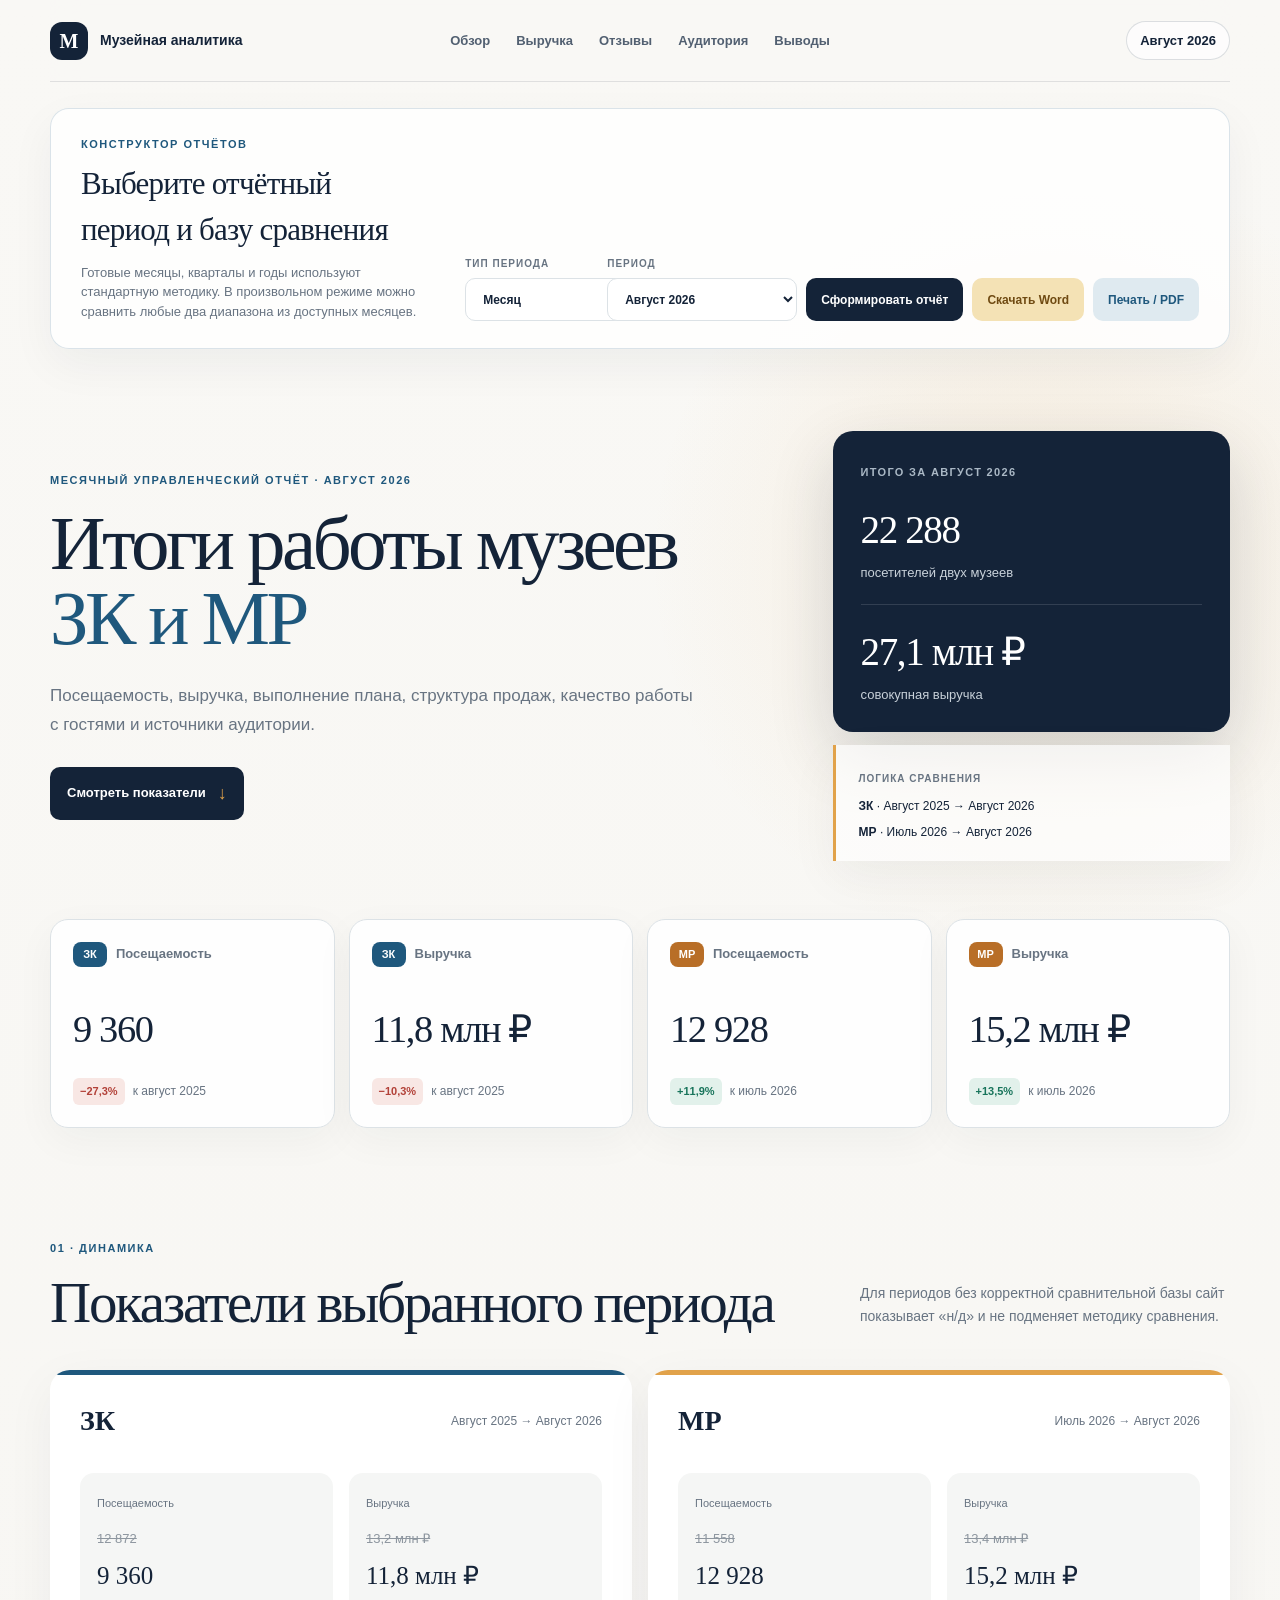
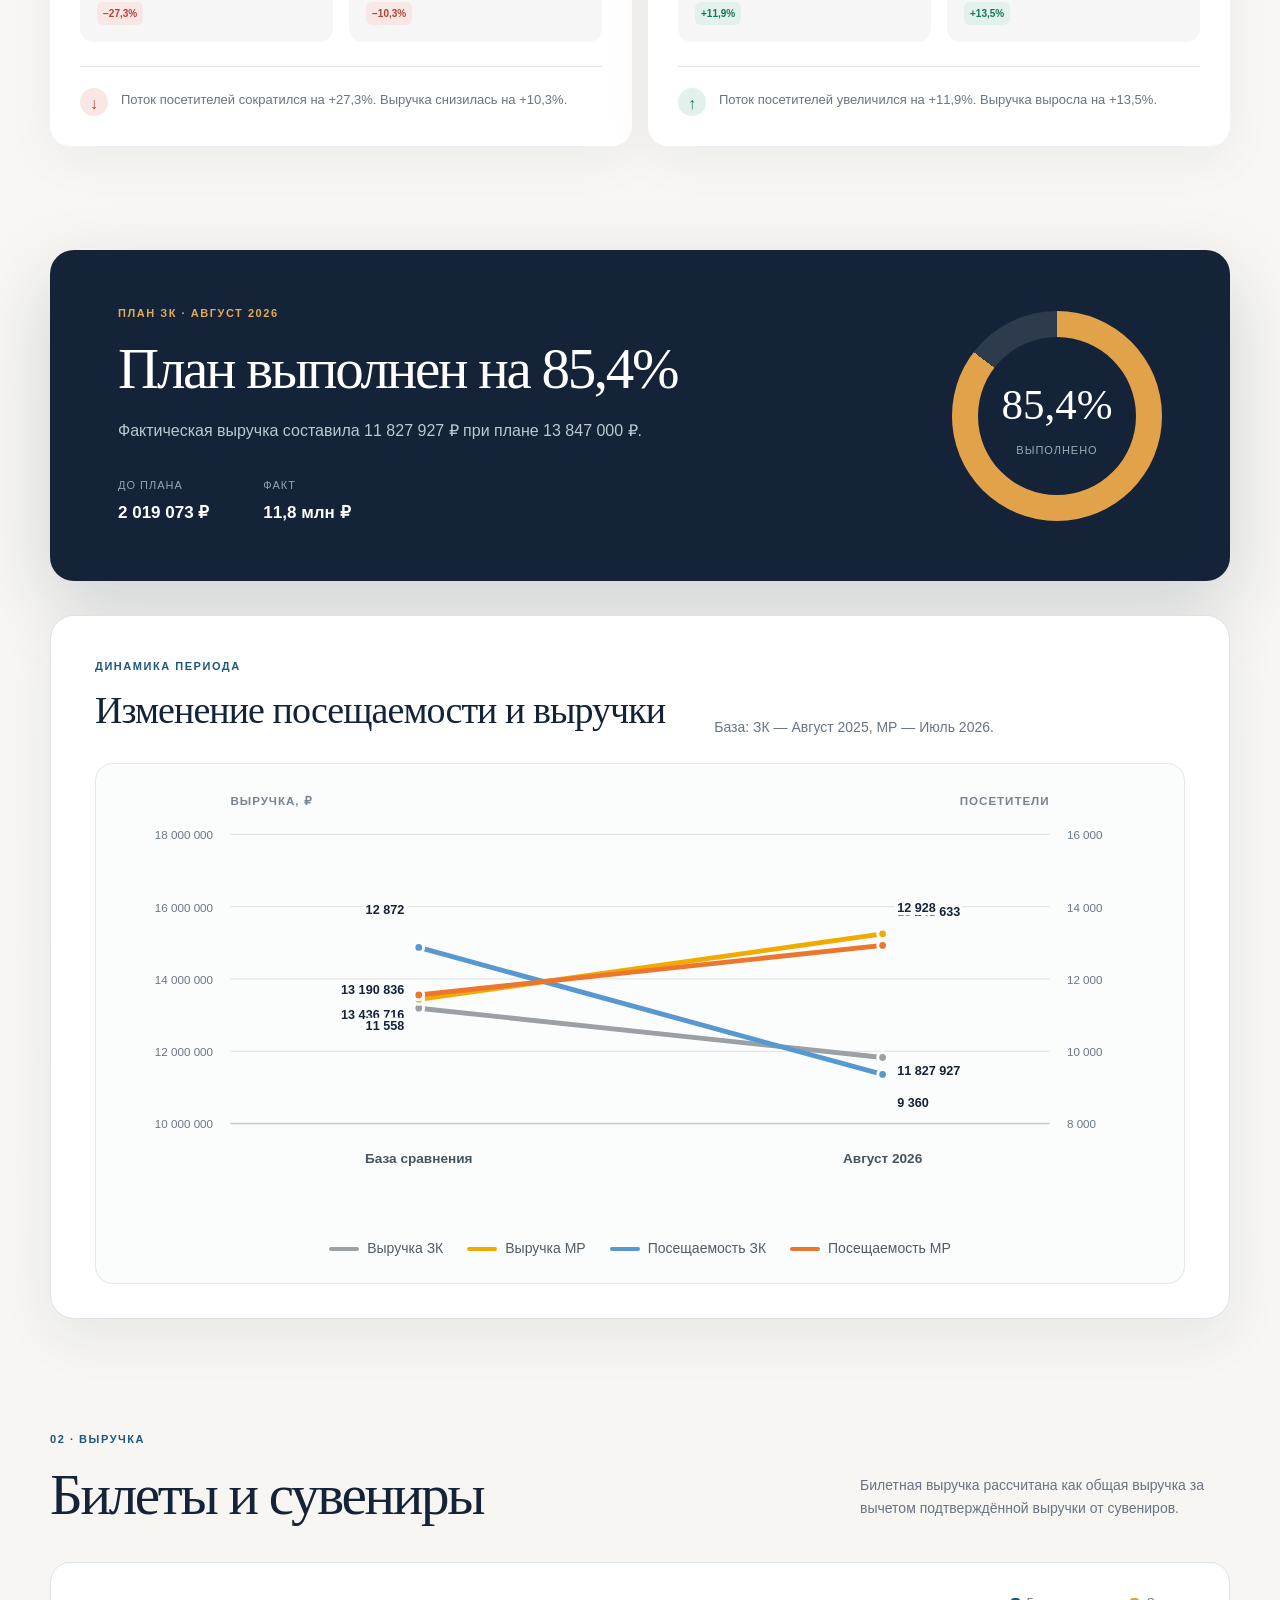
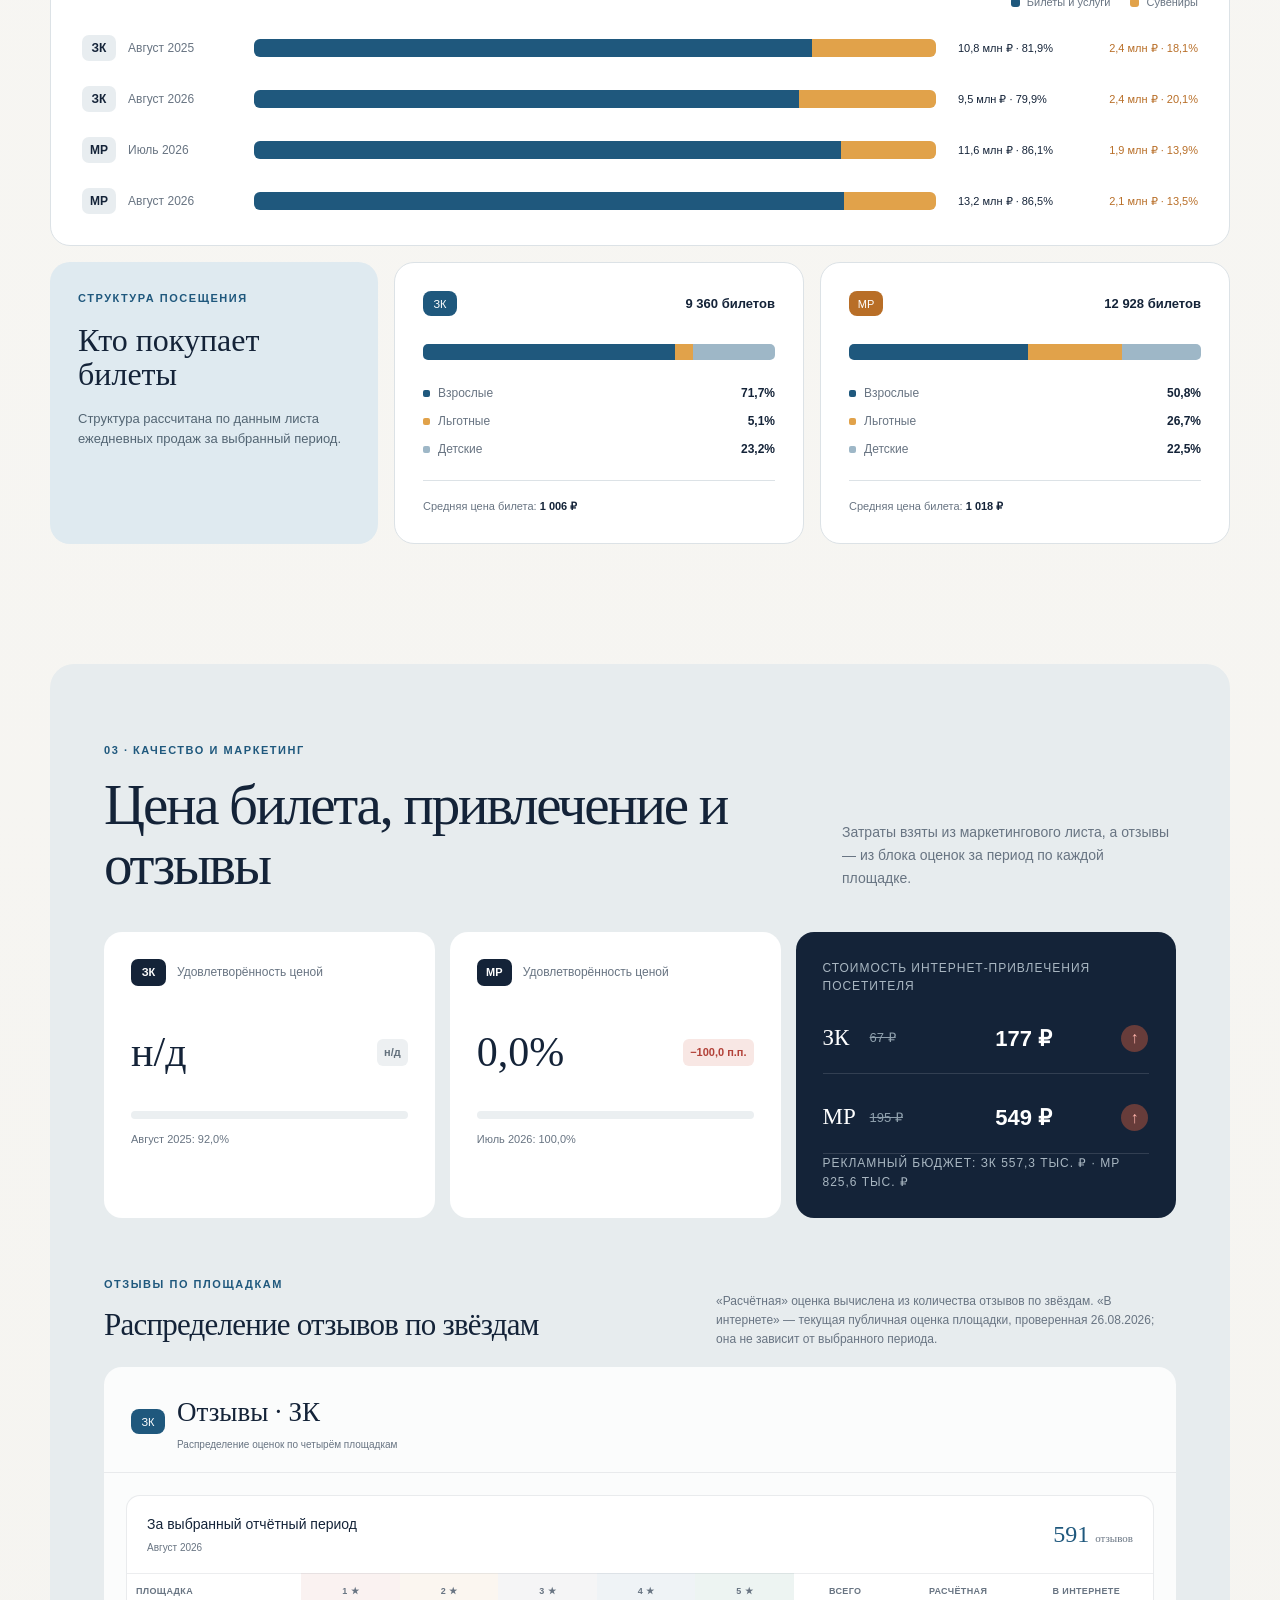
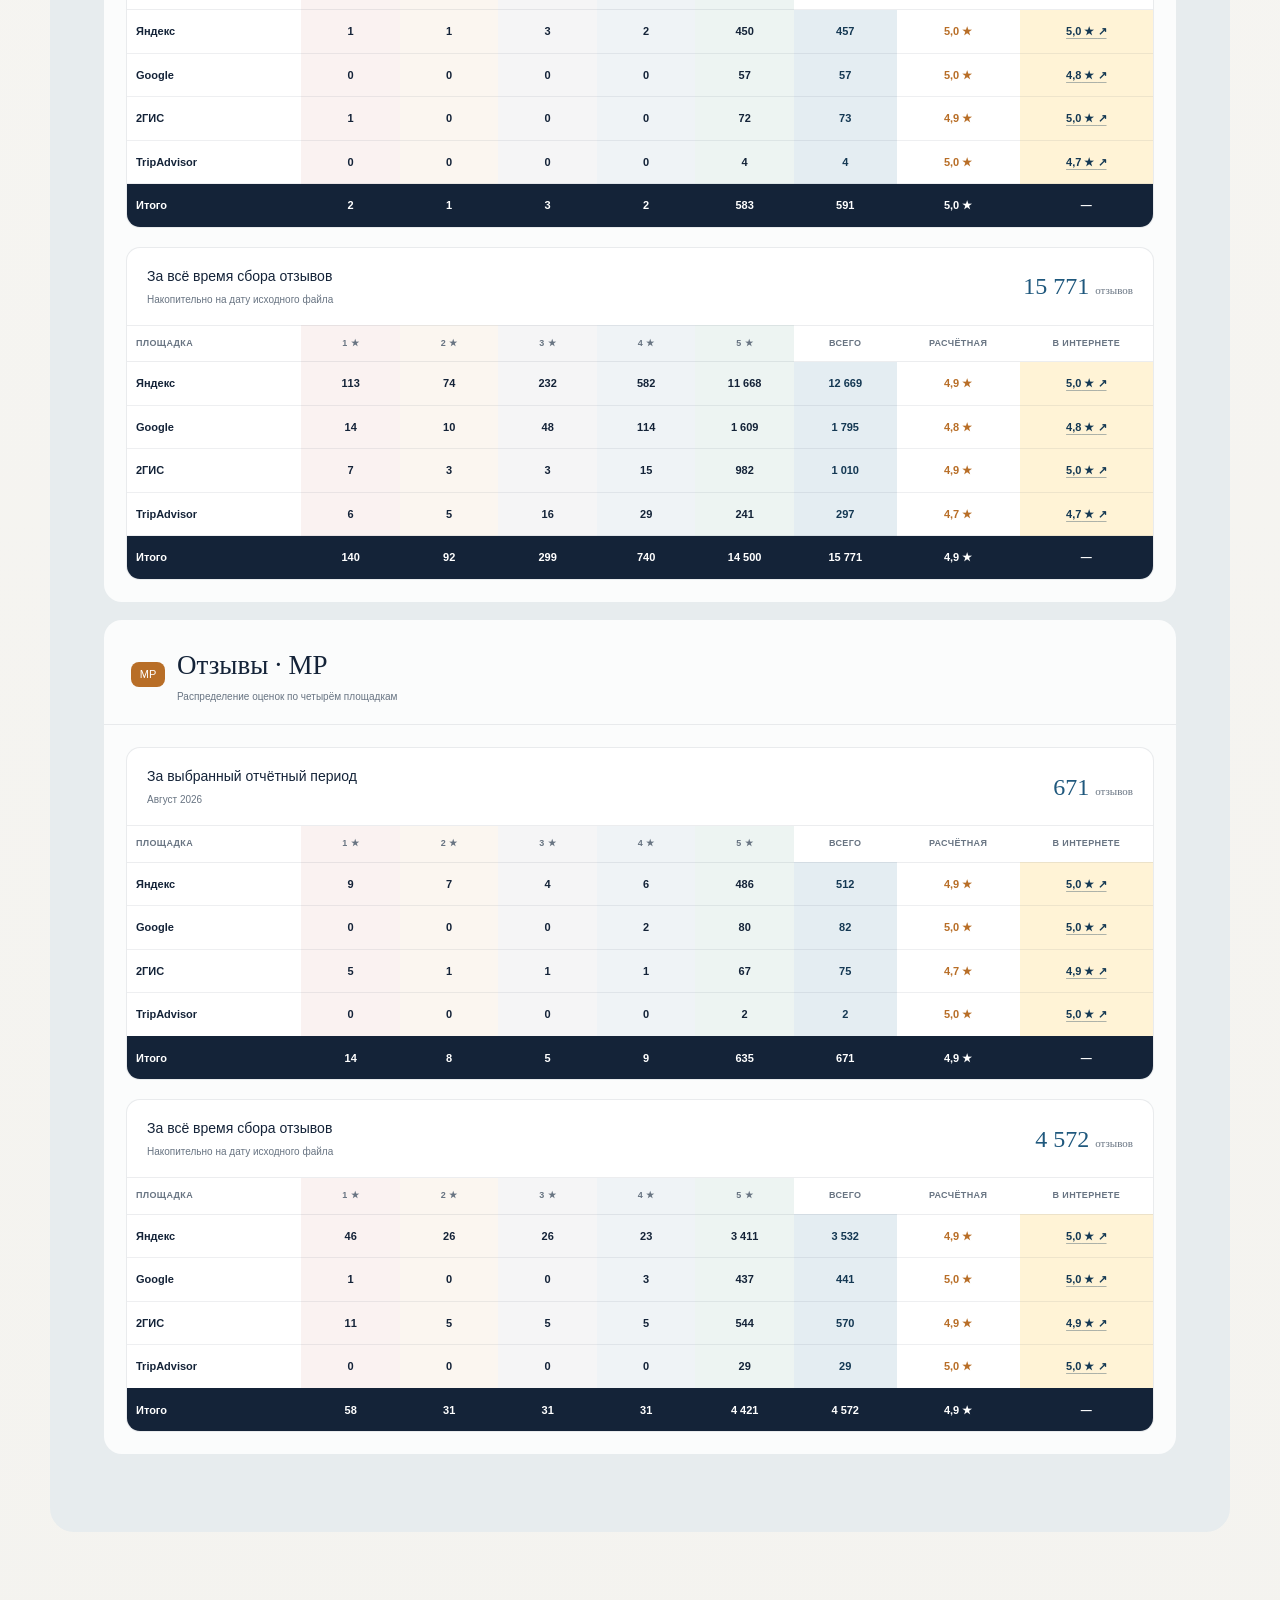
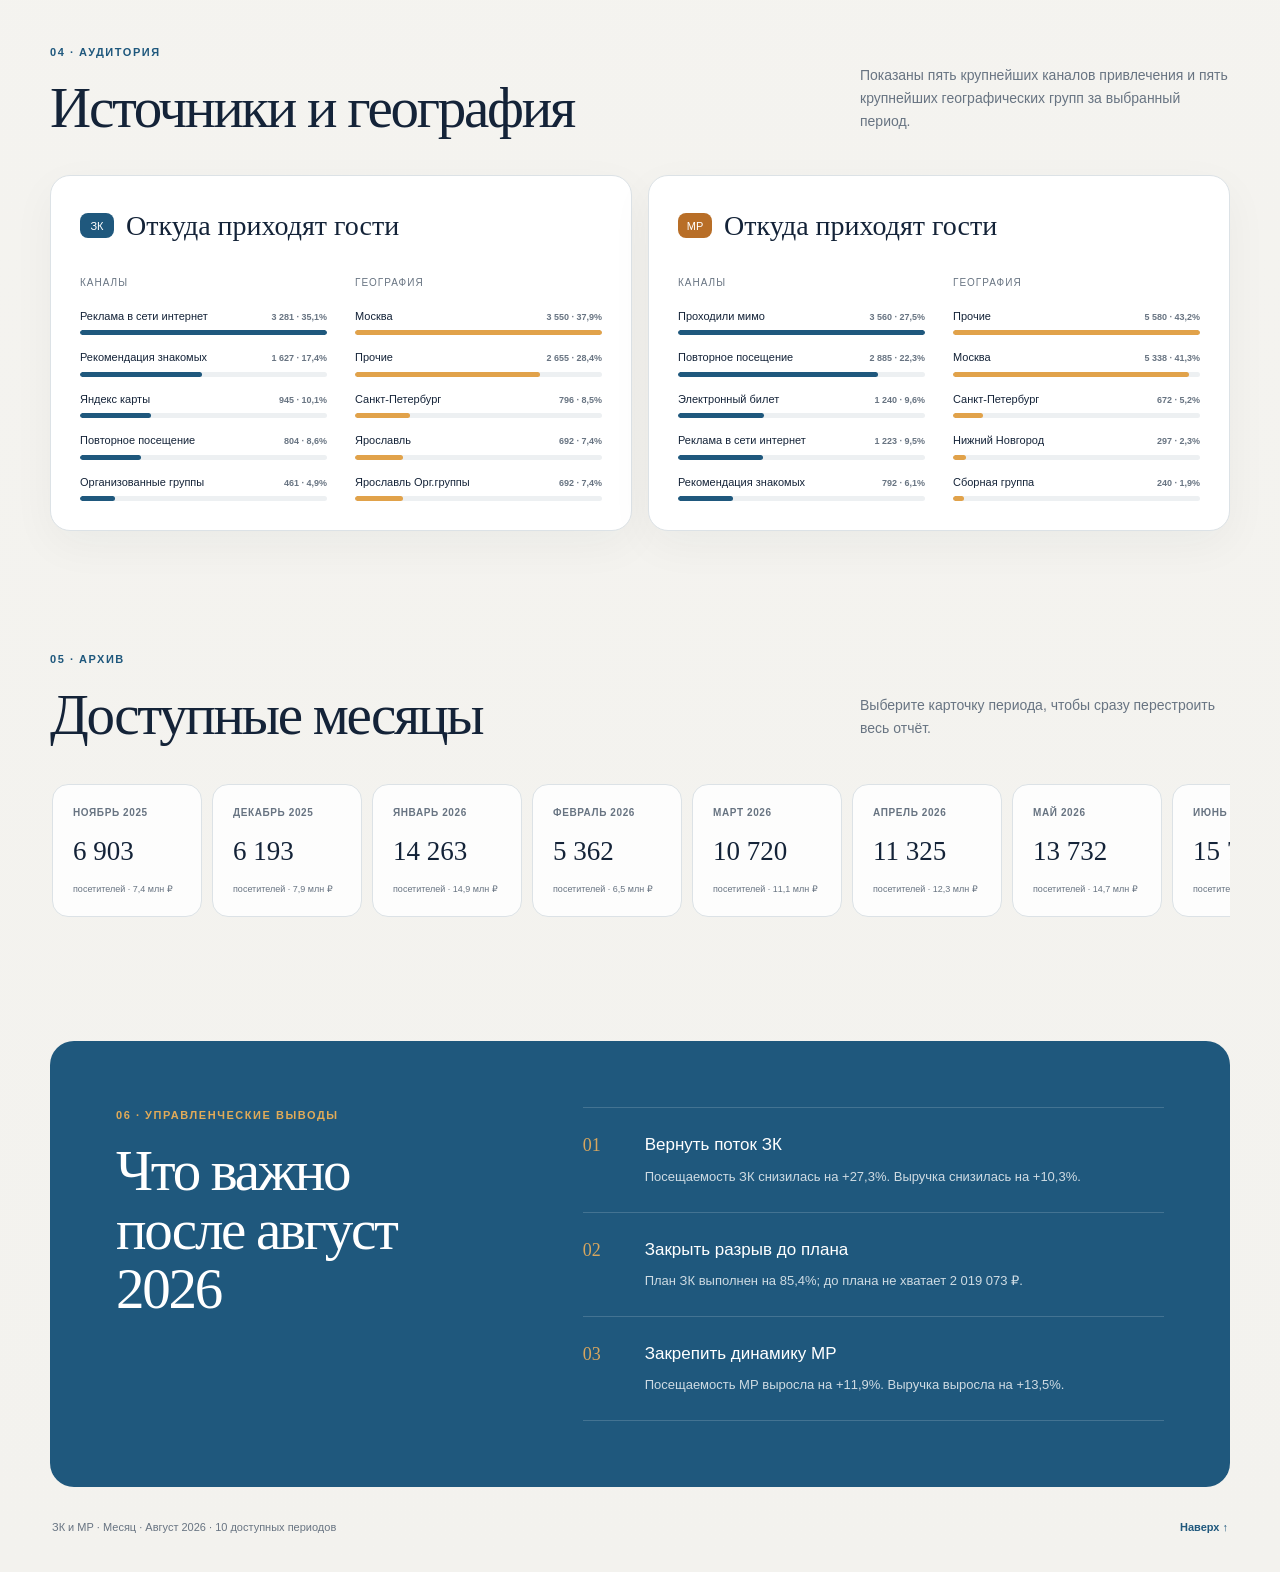
==== commit 3a920340: "Add attendance and revenue trend chart" ====
--- a/report.html
+++ b/report.html
@@ -8,7 +8,7 @@
     <title>Отчёт ЗК и МР · Август 2026</title>
     <script type="module">
 (async () => {
-  const bytes = Uint8Array.from(atob('[base64]/[base64]/bnVsbDooZT1wJiZlW3BdfHxlW2BAQGl0ZXJhdG9yYF0sdHlwZW9mIGU9PWBmdW5jdGlvbmA/[base64]/[base64]/[base64]/[base64]/[base64]/[base64]/[base64]/[base64]/[base64]/[base64]/[base64]/[base64]/[base64]/dDpgYH1lLl9fRE9NX0lOVEVSTkFMU19ET19OT1RfVVNFX09SX1dBUk5fVVNFUlNfVEhFWV9DQU5OT1RfVVBHUkFERT1pLGUuY3JlYXRlUG9ydGFsPWZ1bmN0aW9uKGUsdCl7dmFyIHI9Mjxhcmd1bWVudHMubGVuZ3RoJiZhcmd1bWVudHNbMl0hPT12b2lkIDA/[base64]/KHQ9dC5jcm9zc09yaWdpbix0PXR5cGVvZiB0PT1gc3RyaW5nYD90PT09YHVzZS1jcmVkZW50aWFsc2A/[base64]/dC5pbnRlZ3JpdHk6dm9pZCAwLG89dHlwZW9mIHQuZmV0Y2hQcmlvcml0eT09YHN0cmluZ2A/[base64]/[base64]/dC5pbnRlZ3JpdHk6dm9pZCAwLG5vbmNlOnR5cGVvZiB0Lm5vbmNlPT1gc3RyaW5nYD90Lm5vbmNlOnZvaWQgMH0pfX1lbHNlIHQ/[base64]/[base64]/[base64]/[base64]/[base64]/[base64]/[base64]/[base64]/[base64]/bz09PTA/bnx8KG49ciZ+ZSxuIT09MCYmKGk9JGUobikpKTppPSRlKG8pOmk9JGUocykpOihyPXMmfmEscj09PTA/KG8mPXMsbz09PTA/bnx8KG49cyZ+ZSxuIT09MCYmKGk9JGUobikpKTppPSRlKG8pKTppPSRlKHIpKSxpPT09MD8wOnQhPT0wJiZ0IT09aSYmKHQmYSk9PT0wJiYoYT1pJi1pLG49dCYtdCxhPj1ufHxhPT09MzImJm4mNDE5NDA0OCk/[base64]/[base64]/[base64]/[base64]/ZS5jaGVja2VkP2B0cnVlYDpgZmFsc2VgOmUudmFsdWUpLGU9cixlPT09bj8hMToodC5zZXRWYWx1ZShlKSwhMCl9ZnVuY3Rpb24gR3QoZSl7aWYoZXx8PXR5cGVvZiBkb2N1bWVudDxgdWA/[base64]/[base64]/[base64]/[base64]/cj9lLnNldFByb3BlcnR5KHQsYGApOnQ9PT1gZmxvYXRgP2UuY3NzRmxvYXQ9YGA6ZVt0XT1gYDpyP2Uuc2V0UHJvcGVydHkodCxuKTp0eXBlb2YgbiE9YG51bWJlcmB8fG49PT0wfHx0bi5oYXModCk/dD09PWBmbG9hdGA/[base64]/[base64]/[base64]/[base64]/[base64]/[base64]/ZS50b0VsZW1lbnQ6ZS5mcm9tRWxlbWVudDplLnJlbGF0ZWRUYXJnZXR9LG1vdmVtZW50WDpmdW5jdGlvbihlKXtyZXR1cm5gbW92ZW1lbnRYYGluIGU/[base64]/YEVudGVyYDpTdHJpbmcuZnJvbUNoYXJDb2RlKGUpKTplLnR5cGU9PT1ga2V5ZG93bmB8fGUudHlwZT09PWBrZXl1cGA/[base64]/[base64]/[base64]/[base64]/[base64]/[base64]/bjpuLm93bmVyRG9jdW1lbnQ7SHJ8fHpyPT1udWxsfHx6ciE9PUd0KHIpfHwocj16cixgc2VsZWN0aW9uU3RhcnRgaW4gciYmTHIocik/[base64]/[base64]/[base64]/[base64]/[base64]/[base64]/[base64]/[base64]/[base64]/[base64]/[base64]/[base64]/[base64]/[base64]/Ry5wb29sZWRDYWNoZTplfWZ1bmN0aW9uIERhKGUsdCl7dD09PW51bGw/[base64]/KHQ9Q2kobixlLm1vZGUsciksdC5yZXR1cm49ZSx0KToodD1hKHQsbiksdC5yZXR1cm49ZSx0KX1mdW5jdGlvbiBsKGUsdCxuLHIpe3ZhciBpPW4udHlwZTtyZXR1cm4gaT09PXk/[base64]/[base64]/[base64]/[base64]/[base64]/bD1kOnUuc2libGluZz1kLHU9ZCk7cmV0dXJuIGomJkxpKGksaCksbH1mb3IoZD1yKGQpO2g8cy5sZW5ndGg7aCsrKWc9bShkLGksaCxzW2hdLGMpLGchPT1udWxsJiYoZSYmZy5hbHRlcm5hdGUhPT1udWxsJiZkLmRlbGV0ZShnLmtleT09PW51bGw/[base64]/[base64]/aT1hPW86YT1hLm5leHQ9byxuPW4ubmV4dH13aGlsZShuIT09bnVsbCk7YT09PW51bGw/[base64]/[base64]/bS5jYWxsKF8sZCxmKTptLGY9PW51bGwpYnJlYWsgYTtkPWgoe30sZCxmKTticmVhayBhO2Nhc2UgMjpxYT0hMH19Zj1zLmNhbGxiYWNrLGYhPT1udWxsJiYoZS5mbGFnc3w9NjQscCYmKGUuZmxhZ3N8PTgxOTIpLHA9aS5jYWxsYmFja3MscD09PW51bGw/[base64]/dC5tZW1vaXplZFN0YXRlOkkubmV4dCk9PT1udWxsJiYodD10LmFsdGVybmF0ZSxFLkg9dD09PW51bGx8fHQubWVtb2l6ZWRTdGF0ZT09PW51bGw/[base64]/[base64]/KGM9bD1wLHM9byk6bD1sLm5leHQ9cCxQLmxhbmVzfD1mLEtsfD1mO3U9dS5uZXh0fXdoaWxlKHUhPT1udWxsJiZ1IT09dCk7aWYobD09PW51bGw/[base64]/[base64]/[base64]/bigpOnQobnVsbCl9fWlmKHQhPW51bGwpcmV0dXJuIGU9ZSgpLHQuY3VycmVudD1lLGZ1bmN0aW9uKCl7dC5jdXJyZW50PW51bGx9fWZ1bmN0aW9uIHhzKGUsdCxuKXtuPW49PW51bGw/bnVsbDpuLmNvbmNhdChbZV0pLHBzKDQsNCxicy5iaW5kKG51bGwsdCxlKSxuKX1mdW5jdGlvbiBTcygpe31mdW5jdGlvbiBDcyhlLHQpe3ZhciBuPVIoKTt0PXQ9PT12b2lkIDA/bnVsbDp0O3ZhciByPW4ubWVtb2l6ZWRTdGF0ZTtyZXR1cm4gdCE9PW51bGwmJkRvKHQsclsxXSk/[base64]/ZS5tZW1vaXplZFN0YXRlPXQ6KGUubWVtb2l6ZWRTdGF0ZT1uLGU9bXUoKSxQLmxhbmVzfD1lLEtsfD1lLG4pfWZ1bmN0aW9uIEVzKGUsdCxuLHIpe3JldHVybiBqcihuLHQpP246YW8uY3VycmVudD09PW51bGw/[base64]/[base64]/[base64]/bnVsbDp0XSxlfSx1c2VDb250ZXh0OmxhLHVzZUVmZmVjdDptcyx1c2VJbXBlcmF0aXZlSGFuZGxlOmZ1bmN0aW9uKGUsdCxuKXtuPW49PW51bGw/[base64]/[base64]/[base64]/[base64]/[base64]/[base64]/[base64]/[base64]/cG8odCk6Z28odCksKGU9QSk/[base64]/[base64]/KHBvKHQpLHQuZmxhZ3MmPS0yNTcsdD1rYyhlLHQsbikpOnQubWVtb2l6ZWRTdGF0ZT09PW51bGw/[base64]/[base64]/[base64]/KG89byYxfDIsdC5mbGFnc3w9MTI4KTpvJj0xLGsoTixvKSxjYyhlLHQscixuKSxyPWo/[base64]/KG4mdC5jaGlsZC5jaGlsZExhbmVzKT09PTA/[base64]/[base64]/[base64]/[base64]/KEIodCksUmModCxhLG51bGwscixuKSk6KEIodCksemModCxvKSkpOm8/[base64]/[base64]/[base64]/KF9vKHQpLHQpOihfbyh0KSxudWxsKX1yZXR1cm4gX28odCksdC5mbGFncyYxMjg/[base64]/[base64]/[base64]/[base64]/[base64]/[base64]/[base64]/[base64]/[base64]/[base64]/[base64]/[base64]/[base64]/[base64]/[base64]/[base64]/cyY1MzY4NzA5MTI/[base64]/ZXUtUGUoKTooYSY0MTk0MDQ4KT09PWE/[base64]/[base64]/KHQ9TGEoKSxKPTMpOnQ9PT1BYT8odD1MYSgpLEo9NCk6Sj10PT09c2M/ODp0eXBlb2YgdD09YG9iamVjdGAmJnQmJnR5cGVvZiB0LnRoZW49PWBmdW5jdGlvbmA/[base64]/ZT09PWZvOiExfWZ1bmN0aW9uIFR1KCl7dmFyIGU9RS5IO3JldHVybiBFLkg9VXMsZT09PW51bGw/[base64]/[base64]/[base64]/[base64]/[base64]/[base64]/YSYyMDEzMjY3NDF8MTphP2F8MjowfWEhPT0wJiYobj0hMCxsZChyLGEpKX1lbHNlIGE9cSxhPWV0KHIscj09PUc/[base64]/[base64]/[base64]/[base64]/aT09PXZvaWQgMD9lLmFkZEV2ZW50TGlzdGVuZXIodCxuLCEwKTplLmFkZEV2ZW50TGlzdGVuZXIodCxuLHtjYXB0dXJlOiEwLHBhc3NpdmU6aX0pOmk9PT12b2lkIDA/[base64]/[base64]/YzpFdChsKSxoPXU9PW51bGw/[base64]/c3IoZSxuKSYmKHg9YG9uQ29tcG9zaXRpb25FbmRgKTplPT09YGtleWRvd25gJiZuLmtleUNvZGU9PT0yMjkmJih4PWBvbkNvbXBvc2l0aW9uU3RhcnRgKTt4JiYoaXImJm4ubG9jYWxlIT09YGtvYCYmKGxyfHx4IT09YG9uQ29tcG9zaXRpb25TdGFydGA/[base64]/[base64]/[base64]/[base64]/ZS5zZXRBdHRyaWJ1dGUobixgYCk6ZS5yZW1vdmVBdHRyaWJ1dGUobik7YnJlYWs7Y2FzZWBjYXB0dXJlYDpjYXNlYGRvd25sb2FkYDohMD09PXI/[base64]/[base64]/[base64]/[base64]/[base64]/ISFyIT0hIW4mJih0PT1udWxsP1p0KGUsISFuLG4/[base64]/ITE6KFdkPWUsITApOihXZD1udWxsLCExKX12YXIgS2Q9dHlwZW9mIHNldFRpbWVvdXQ9PWBmdW5jdGlvbmA/[base64]/[base64]/bnVsbDppLmhyZWYpfHxlLmdldEF0dHJpYnV0ZShgY3Jvc3NvcmlnaW5gKSE9PShpLmNyb3NzT3JpZ2luPT1udWxsP251bGw6aS5jcm9zc09yaWdpbil8fGUuZ2V0QXR0cmlidXRlKGB0aXRsZWApIT09KGkudGl0bGU9PW51bGw/[base64]/[base64]/[base64]/[base64]/[base64]/[base64]/[base64]/[base64]/[base64]/bi5oZWFkOm4sdC5pbnNlcnRCZWZvcmUoZSx0LmZpcnN0Q2hpbGQpKX1mdW5jdGlvbiBSZihlLHQpe2UuY3Jvc3NPcmlnaW4/Pz10LmNyb3NzT3JpZ2luLGUucmVmZXJyZXJQb2xpY3k/Pz10LnJlZmVycmVyUG9saWN5LGUudGl0bGU/Pz10LnRpdGxlfWZ1bmN0aW9uIHpmKGUsdCl7ZS5jcm9zc09yaWdpbj8/PXQuY3Jvc3NPcmlnaW4sZS5yZWZlcnJlclBvbGljeT8/PXQucmVmZXJyZXJQb2xpY3ksZS5pbnRlZ3JpdHk/[base64]/[base64]/[base64]/[base64]/[base64]/RXJyb3IoaSgxODgpKTooZT1PYmplY3Qua2V5cyhlKS5qb2luKGAsYCksRXJyb3IoaSgyNjgsZSkpKTtyZXR1cm4gZT1kKHQpLGU9ZT09PW51bGw/bnVsbDpwKGUpLGU9ZT09PW51bGw/[base64]/Qv9GLIiwidmFsdWUiOjg0NS4wfSx7ImxhYmVsIjoi0J/QvtCy0YLQvtGA0L3QvtC1INC/[base64]/[base64]/[base64]/Qv9GLIiwidmFsdWUiOjEwMTkuMH0seyJsYWJlbCI6ItCf0L7QstGC0L7RgNC90L7QtSDQv9C+0YHQtdGJ0LXQvdC40LUiLCJ2YWx1ZSI6Mzk3LjB9LHsibGFiZWwiOiLQoNC10LrQu9Cw0LzQsCDQsiDRgdC+0YYu0YHQtdGC0Y/[base64]/[base64]/[base64]/[base64]/[base64]/0L/RiyIsInZhbHVlIjo2MjcuMH0seyJsYWJlbCI6ItCg0LXQutC+0LzQtdC90LTQsNGG0LjRjyDQt9C90LDQutC+0LzRi9GFIiwidmFsdWUiOjUyNC4wfSx7ImxhYmVsIjoi0J/QvtCy0YLQvtGA0L3QvtC1INC/[base64]/Qv9CwIiwidmFsdWUiOjM0Ni4wfSx7ImxhYmVsIjoi0J/RgNC+0YfQuNC1IiwidmFsdWUiOjM0MS4wfSx7ImxhYmVsIjoi0K/RgNC+0YHQu9Cw0LLQu9GMIiwidmFsdWUiOjMzMy4wfSx7ImxhYmVsIjoi0K/[base64]/[base64]/0YsiLCJ2YWx1ZSI6NzExLjB9LHsibGFiZWwiOiLQndC1INC/0L7QvNC90Y4iLCJ2YWx1ZSI6MjQwLjB9LHsibGFiZWwiOiLQn9C+0LLRgtC+0YDQvdC+0LUg0L/[base64]/QtdGC0LXRgNCx0YPRgNCzIiwidmFsdWUiOjM0My4wfV0sInJldmlld3MiOlt7ImxhYmVsIjoi0K/[base64]/[base64]/[base64]/[base64]/[base64]/[base64]/[base64]/[base64]/[base64]/QtdGC0LXRgNCx0YPRgNCzIiwidmFsdWUiOjc2OS4wfSx7ImxhYmVsIjoi0K/RgNC+0YHQu9Cw0LLQu9GMIiwidmFsdWUiOjYxMy4wfV0sInJldmlld3MiOlt7ImxhYmVsIjoi0K/[base64]/[base64]/[base64]/QvtCy0YLQvtGA0L3QvtC1INC/0L7RgdC10YnQtdC90LjQtSIsInZhbHVlIjo1NjguMH0seyJsYWJlbCI6ItCf0YDQvtGF0L7QtNC40LvQuCDQvNC40LzQviIsInZhbHVlIjo1MDguMH0seyJsYWJlbCI6ItCd0LUg0L/[base64]/RgNC+0YfQuNC1IiwidmFsdWUiOjg5MC4wfSx7ImxhYmVsIjoi0K/RgNC+0YHQu9Cw0LLQu9GMIiwidmFsdWUiOjgzOS4wfSx7ImxhYmVsIjoi0K/[base64]/[base64]/[base64]/[base64]/QtdGC0LXRgNCx0YPRgNCzIiwidmFsdWUiOjE4Ni4wfSx7ImxhYmVsIjoi0KHQsdC+0YDQvdCw0Y8g0LPRgNGD0L/Qv9CwIiwidmFsdWUiOjEwMy4wfV0sInJldmlld3MiOlt7ImxhYmVsIjoi0K/[base64]/[base64]/0L/[base64]/RgNC+0YHQu9Cw0LLQu9GMIiwidmFsdWUiOjQyMy4wfSx7ImxhYmVsIjoi0K/[base64]/[base64]/QvtGB0LXRidC10L3QuNC1IiwidmFsdWUiOjQyMS4wfSx7ImxhYmVsIjoi0J7RgNCz0LDQvdC40LfQvtCy0LDQvdC90YvQtSDQs9GA0YPQv9C/[base64]/RgNC+0YfQuNC1IiwidmFsdWUiOjQ5My4wfV0sInJldmlld3MiOlt7ImxhYmVsIjoi0K/[base64]/[base64]/0L/QsCIsInZhbHVlIjo4OS4wfV0sInJldmlld3MiOlt7ImxhYmVsIjoi0K/[base64]/[base64]/[base64]/[base64]/[base64]/0L/[base64]/QtdGC0LXRgNCx0YPRgNCzIiwidmFsdWUiOjUyMC4wfV0sInJldmlld3MiOlt7ImxhYmVsIjoi0K/[base64]/0L/RiyIsInZhbHVlIjoxMTIxLjB9LHsibGFiZWwiOiLQn9C+0LLRgtC+0YDQvdC+0LUg0L/QvtGB0LXRidC10L3QuNC1IiwidmFsdWUiOjQ1Ni4wfSx7ImxhYmVsIjoi0J/RgNC+0YXQvtC00LjQu9C4INC80LjQvNC+IiwidmFsdWUiOjM3MC4wfV0sInRvcENpdGllcyI6W3sibGFiZWwiOiLQnNC+0YHQutCy0LAiLCJ2YWx1ZSI6MTQzMC4wfSx7ImxhYmVsIjoi0J/[base64]/[base64]/[base64]